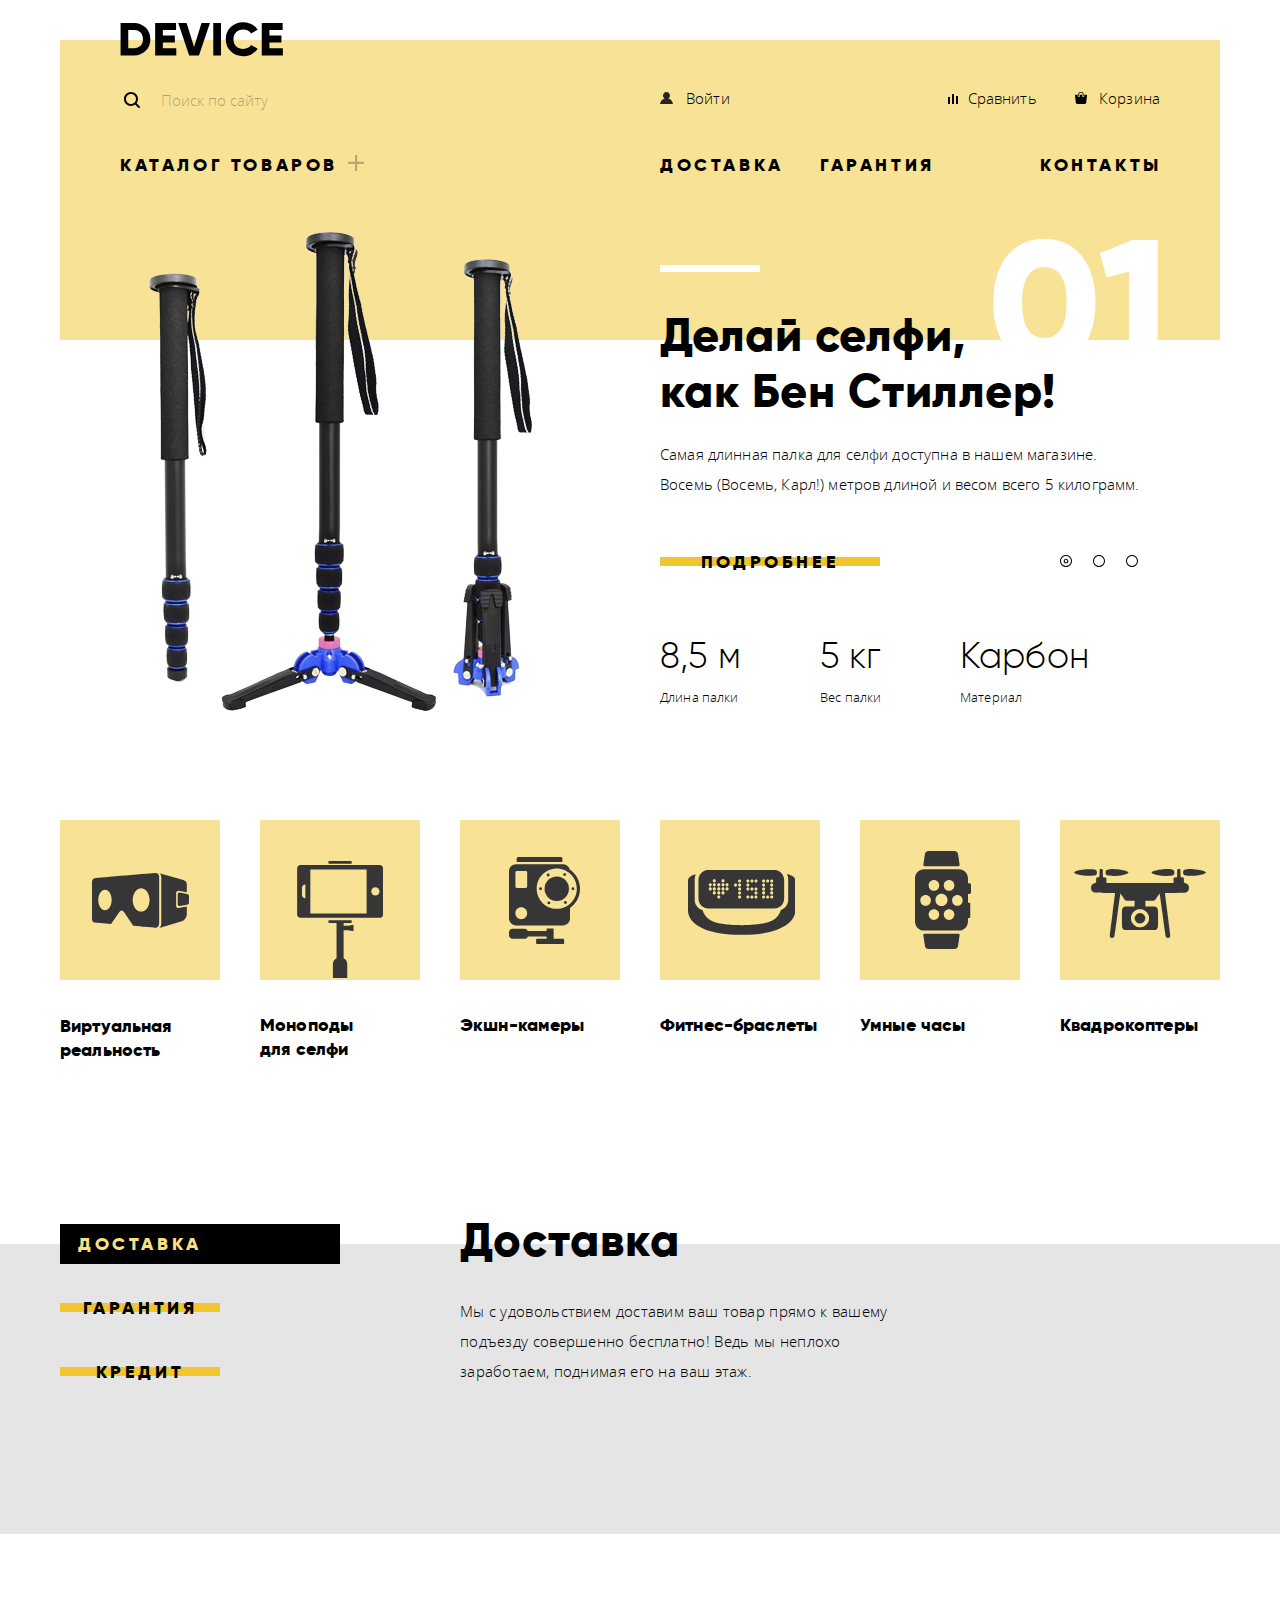
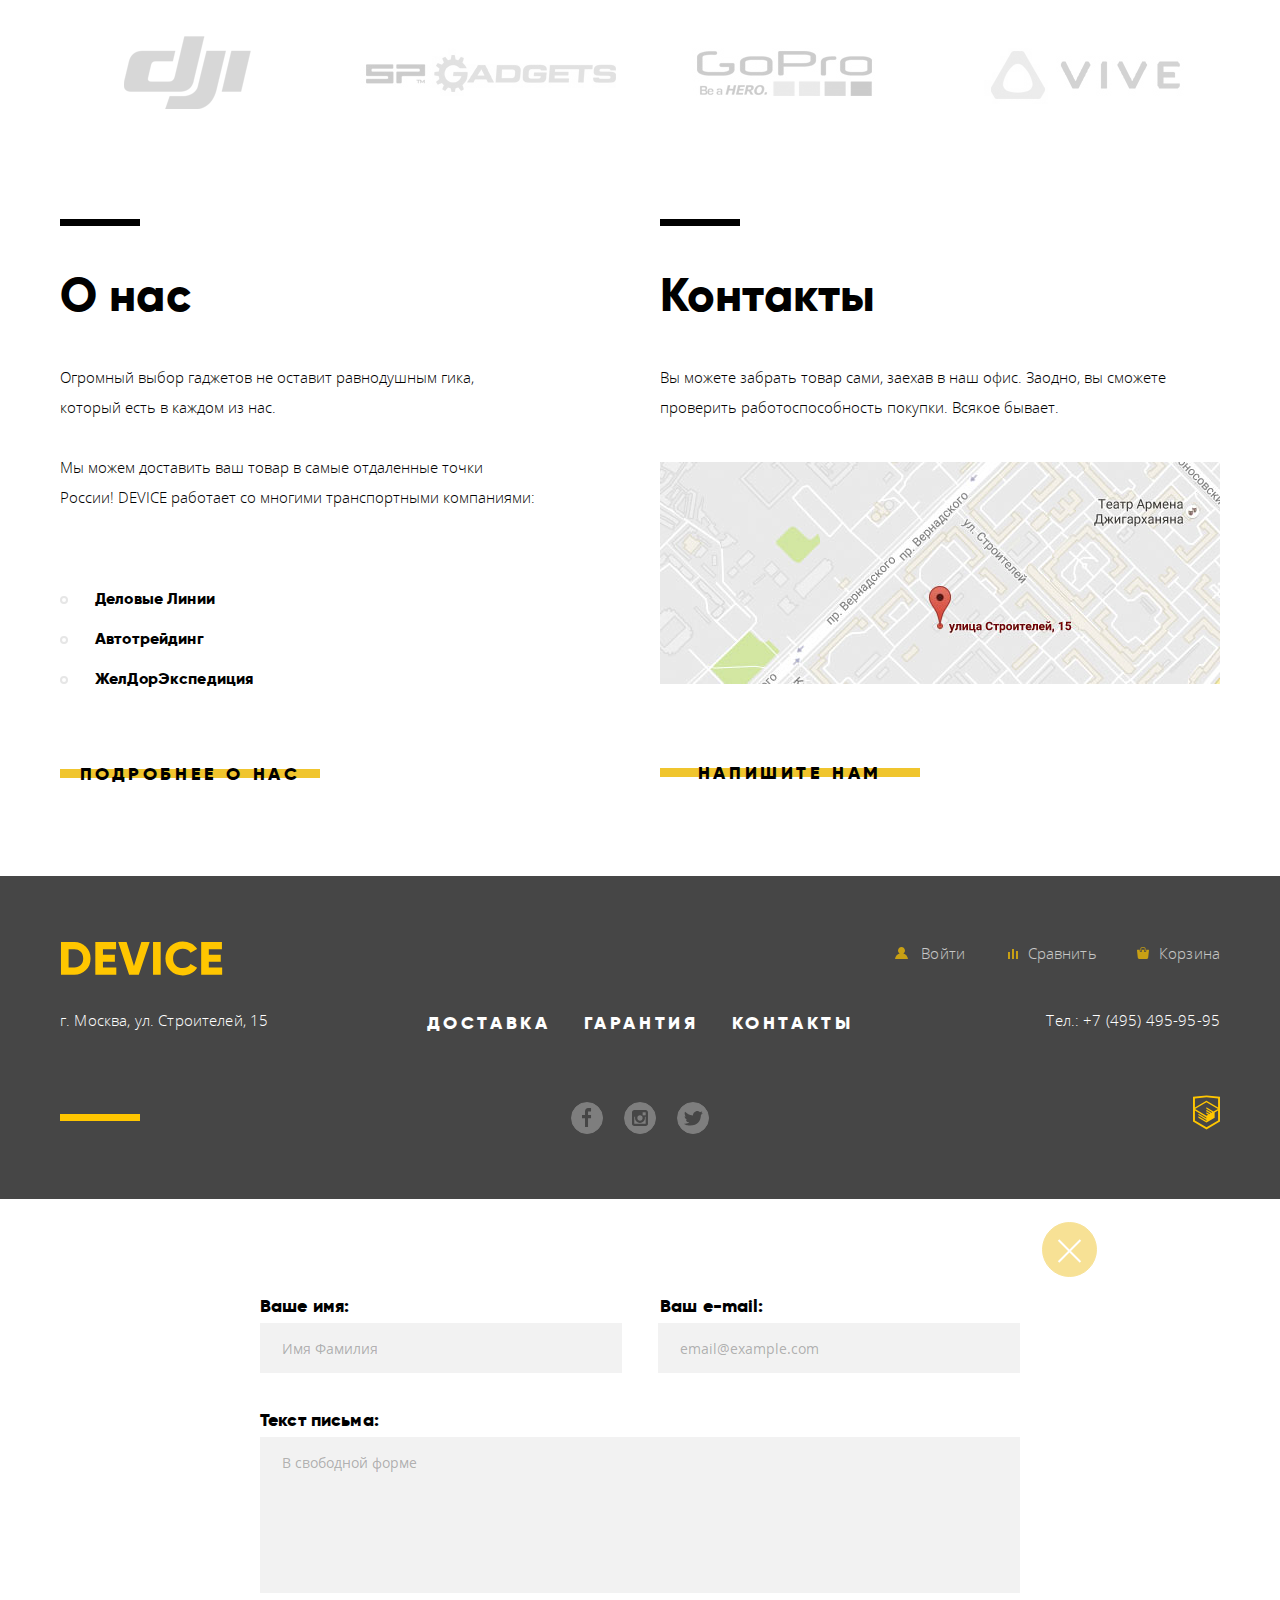
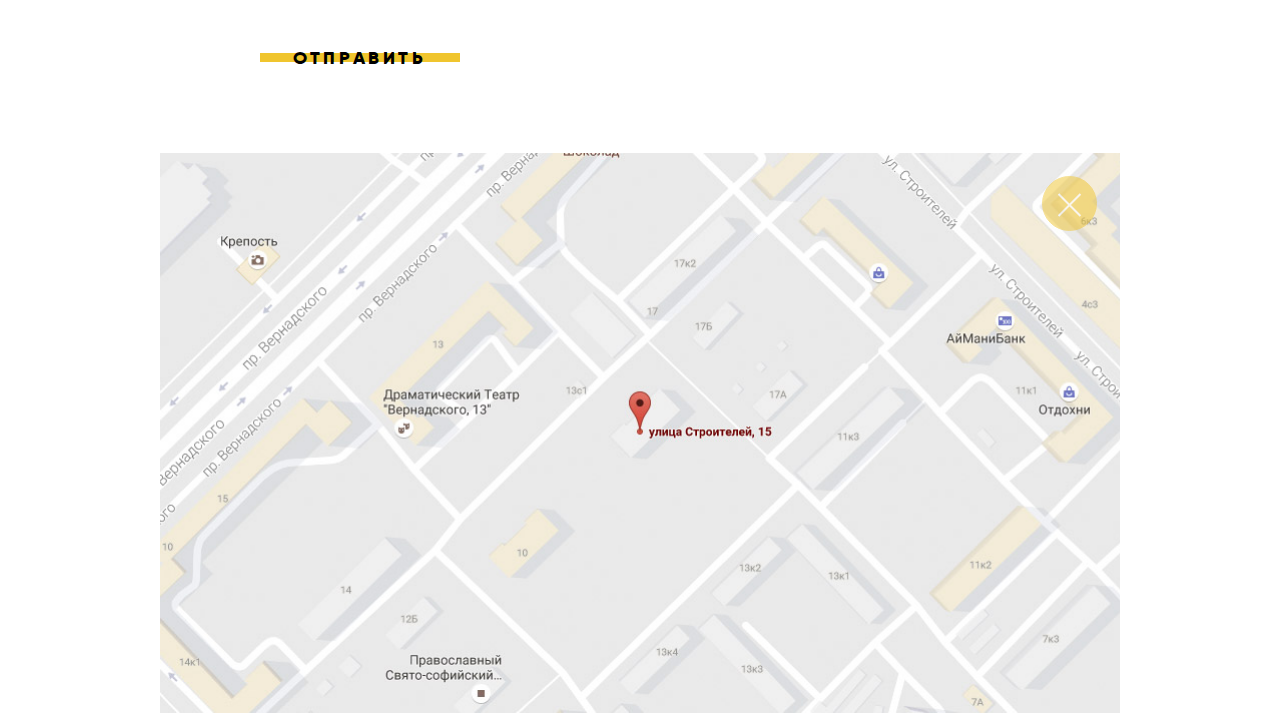
==== index.html @ b15c83f8 "Upd catalog link" ====
<!DOCTYPE html>
<html lang="ru">
  <head>
    <meta charset="utf-8">
    <title>HTML Academy: Девайс</title>
    <link rel="stylesheet" href="css/normalize.css">
    <link rel="stylesheet" href="css/style.css">
  </head>
  <body>


    <header class="page-header">
      <div class="container">
        <div class="page-header-wrapper">
          <a class="logo logo_black">
            <img class="logo__img logo__img_black" src="img/logo-black.svg" width="163" height="35" alt="Логотип Device">
          </a>
          <form class="search-form" action="https://echo.htmlacademy.ru/" method="get">
            <input class="search-form__input" type="text" id="search-form__input_search" placeholder="Поиск по сайту">
            <label class="search-form__label" for="search-form__input_search">
              <span class="visually-hidden">Поиск по сайту</span>
            </label>
            <button class="search-form__button visually-hidden" type="submit">Найти</button>
          </form>
          <ul class="user-menu">
            <li class="user-menu__item user-menu__item_login">
              <a class="user-menu__link user-menu__link_login" href="#">Войти</a>
            </li>
            <li class="user-menu__item user-menu__item_compare">
              <a class="user-menu__link user-menu__link_compare" href="#">Сравнить</a>
            </li>
            <li class="user-menu__item user-menu__item_cart">
              <a class="user-menu__link user-menu__link_cart" href="#">Корзина</a>
            </li>
          </ul>
          <nav class="nav">
            <ul class="nav__list">
              <li class="nav__item nav__item_catalog">
                <a class="nav__link nav__link_catalog" href="#" >Каталог товаров</a>
                <ul class="nav-catalog">
                  <li class="nav-catalog__item nav-catalog__item-left">
                    <a class="nav-catalog__link" href="#">Виртуальная реальность</a>
                  </li>
                  <li class="nav-catalog__item nav-catalog__item-center">
                    <a class="nav-catalog__link" href="#">Фитнес-браслеты</a>
                  </li>
                  <li class="nav-catalog__item nav-catalog__item-right">
                    <a class="nav-catalog__link" href="#">Квадрокоптеры</a>
                  </li>
                  <li class="nav-catalog__item nav-catalog__item-left">
                    <a class="nav-catalog__link" href="catalog.html">Моноподы для селфи</a>
                  </li>
                  <li class="nav-catalog__item nav-catalog__item-center test">
                    <a class="nav-catalog__link" href="#">Умные часы</a>
                  </li>
                  <li class="nav-catalog__item nav-catalog__item-left">
                    <a class="nav-catalog__link" href="#">Экшн-камеры</a>
                  </li>
                </ul>
              </li>
              <li class="nav__item nav__item_delivery">
                <a class="nav__link" href="#">Доставка</a>
              </li>
              <li class="nav__item nav__item_guarantee">
                <a class="nav__link" href="#">Гарантия</a>
              </li>
              <li class="nav__item nav__item_contact">
                <a class="nav__link" href="#">Контакты</a>
              </li>
            </ul>
          </nav>
        </div>
      </div>
    </header>


    <main class="page-content">
      <h1 class="visually-hidden">Интернет-магазин "Девайс"</h1>

      <div class="container">
        <section class="popular">
          <h2 class="visually-hidden">Популярные товары</h2>
          <input class="controls__btn controls__btn_slide-1 visually-hidden" type="radio" id="controls__btn_slide-1" name="slider-controls" checked>
          <input class="controls__btn controls__btn_slide-2 visually-hidden" type="radio" id="controls__btn_fitness-slide-2" name="slider-controls">
          <input class="controls__btn controls__btn_slide-3 visually-hidden" type="radio" id="controls__btn_slide-3" name="slider-controls">
          <ul class="controls">
            <li class="controls__item">
              <label class="controls__label controls__label_slide-1" for="controls__btn_slide-1">
                <span class="visually-hidden">Селфи-палка</span>
              </label>
            </li>
            <li class="controls__item">
              <label class="controls__label controls__label_slide-2" for="controls__btn_fitness-slide-2">
                <span class="visually-hidden">Фитнес-браслет</span>
              </label>
            </li>
            <li class="controls__item">
              <label class="controls__label controls__label_slide-3" for="controls__btn_slide-3">
                <span class="visually-hidden">Квадрокоптер</span>
              </label>
            </li>
          </ul>
          <ul class="popular-slider">
            <li class="popular-slider__slide popular-slider__slide_first">
              <div class="popular-slider__content-left">
                <img class="popular-slider__img" src="img/popular-slider-1.png" width="560" height="500" alt="Палка для селфи">
              </div>
              <div class="popular-slider__content-right">
                <p class="popular-slider__title" data-slide="01">Делай селфи,<br> как Бен Стиллер! </p>
                <p class="popular-slider__subtitle">Самая длинная палка для селфи доступна в нашем магазине.<br> Восемь (Восемь, Карл!) метров длиной и весом всего 5 килограмм. </p>
                <a class="popular-slider__link" href="#">Подробнее</a>
                <div class="popular-slider__attributes">
                  <dl class="popular-slider__attributes-list">
                    <dt class="popular-slider__attributes-value">8,5 м</dt>
                    <dd class="popular-slider__attributes-name">Длина палки</dd>
                  </dl>
                  <dl class="popular-slider__attributes-list">
                    <dt class="popular-slider__attributes-value">5 кг</dt>
                    <dd class="popular-slider__attributes-name">Вес палки</dd>
                  </dl>
                  <dl class="popular-slider__attributes-list">
                    <dt class="popular-slider__attributes-value">Карбон</dt>
                    <dd class="popular-slider__attributes-name">Материал</dd>
                  </dl>
                </div>
              </div>
            </li>
            <li class="popular-slider__slide popular-slider__slide_second">
              <div class="popular-slider__content-left">
                <img class="popular-slider__img" src="img/popular-slider-2.png" width="560" height="500" alt="Фитнес-браслет">
              </div>
              <div class="popular-slider__content-right">
                <p class="popular-slider__title" data-slide="02">Худеем<br> правильно!</p>
                <p class="popular-slider__subtitle">Мотивирующие фитнес-браслеты помогут найти в себе силы<br> не пропускать занятия и соблюдать диету.</p>
                <a class="popular-slider__link" href="#">Подробнее</a>
                <div class="popular-slider__attributes">
                  <dl class="popular-slider__attributes-list">
                    <dt class="popular-slider__attributes-value">48 часов</dt>
                    <dd class="popular-slider__attributes-name">Без подзарядки</dd>
                  </dl>
                </div>
              </div>
            </li>
            <li class="popular-slider__slide popular-slider__slide_third">
              <div class="popular-slider__content-left">
                <img class="popular-slider__img" src="img/popular-slider-3.png" width="560" height="500" alt="Квадрокоптер">
              </div>
              <div class="popular-slider__content-right">
                <p class="popular-slider__title" data-slide="03">Порхает как бабочка,<br> жалит как пчела!</p>
                <p class="popular-slider__subtitle">Этот обычный, на первый взгляд, квадрокоптер оснащен<br> мощным лазером, замаскированным под стандартную камеру.</p>
                <a class="popular-slider__link" href="#">Подробнее</a>
                <div class="popular-slider__attributes">
                  <dl class="popular-slider__attributes-list">
                    <dt class="popular-slider__attributes-value">800 м</dt>
                    <dd class="popular-slider__attributes-name">Дальность полета</dd>
                  </dl>
                  <dl class="popular-slider__attributes-list">
                    <dt class="popular-slider__attributes-value">50 м</dt>
                    <dd class="popular-slider__attributes-name">Радиус поражения</dd>
                  </dl>
                </div>
              </div>
            </li>
          </ul>
        </section>
      </div>

      <div class="container">
        <section class="catalog">
          <h2 class="visually-hidden">Каталог</h2>
          <ul class="catalog__list">
            <li class="catalog__item">
              <a class="catalog__link catalog__link_vr" href="#">Виртуальная реальность</a>
            </li>
            <li class="catalog__item">
              <a class="catalog__link catalog__link_monopod" href="catalog.html">Моноподы<br> для селфи</a>
            </li>
            <li class="catalog__item">
              <a class="catalog__link catalog__link_action-cam" href="#">Экшн-камеры</a>
            </li>
            <li class="catalog__item">
              <a class="catalog__link catalog__link_fitnes-tracker" href="#">Фитнес-браслеты</a>
            </li>
            <li class="catalog__item">
              <a class="catalog__link catalog__link_smart-watch" href="#">Умные часы</a>
            </li>
            <li class="catalog__item">
              <a class="catalog__link catalog__link_quadrocopter" href="#">Квадрокоптеры</a>
            </li>
          </ul>
        </section>
      </div>


      <section class="services">
        <div class="container">
          <div class="services-wrapper">
            <h2 class="visually-hidden">Услуги</h2>
            <ul class="services-control">
              <li class="services-control__item">
                <button class="services-control__btn services-control__btn_current" type="button">Доставка</button>
              </li>
              <li class="services-control__item">
                <button class="services-control__btn" type="button">Гарантия</button>
              </li>
              <li class="services-control__item">
                <button class="services-control__btn" type="button">Кредит</button>
              </li>
            </ul>
            <ul class="services-slider">
              <li class="services-slider__slide">
                <h3 class="services-slider__title">Доставка</h3>
                <p class="services-slider__text">Мы с удовольствием доставим ваш товар прямо к вашему подъезду совершенно бесплатно! Ведь мы неплохо заработаем, поднимая его на ваш этаж.</p>
              </li>
              <li class="services-slider__slide visually-hidden">
                <h3 class="services-slider__title">Гарантия</h3>
                <p class="services-slider__text">Если из-за возгорания купленного у нас товара у вас сгорит дом — не переживайте, мы выдадим вам новый.<br> Товар, не дом, конечно же.</p>
              </li>
              <li class="services-slider__slide visually-hidden">
                <h3 class="services-slider__title">Кредит</h3>
                <p class="services-slider__text">Залезть в долговую яму стало проще! Кредитные консультанты подберут для вас наиболее выгодные<br> условия кредита. Выгодные для нашего банка, разумеется.</p>
              </li>
            </ul>
          </div>
        </div>
      </section>


      <div class="container">
        <section class="producers">
          <h2 class="visually-hidden">Производители</h2>
          <ul class="producers__list">
            <li class="producers__item producers__item_dji">
              <img class="producers__img" src="img/producers-logo-1.png" width="260" height="100" alt="Производитель dji">
            </li>
            <li class="producers__item producers__item_sp-gadgets">
              <img class="producers__img" src="img/producers-logo-2.png" width="260" height="100" alt="Производитель sp gadgets">
            </li>
            <li class="producers__item producers__item_gopro">
              <img class="producers__img" src="img/producers-logo-3.png" width="260" height="100" alt="Производитель gopro">
            </li>
            <li class="producers__item producers__item_vive">
              <img class="producers__img" src="img/producers-logo-4.png" width="260" height="100" alt="Производитель vive">
            </li>
          </ul>
        </section>
      </div>

      <div class="container">
        <div class="info">
          <section class="about-us">
            <h2 class="about-us__title">О нас</h2>
            <p class="about-us__text">Огромный выбор гаджетов не оставит равнодушным гика,<br> который есть в каждом из нас.</p>
            <p class="about-us__text">Мы можем доставить ваш товар в самые отдаленные точки<br> России! DEVICE работает со многими транспортными компаниями:</p>
            <ul class="about-us__list">
              <li class="about-us__item">Деловые Линии</li>
              <li class="about-us__item">Автотрейдинг</li>
              <li class="about-us__item">ЖелДорЭкспедиция</li>
            </ul>
            <a class="about-us__link" href="#">Подробнее о нас</a>
          </section>

          <section class="contact">
            <h2 class="contact__title">Контакты</h2>
            <p class="contact__text">Вы можете забрать товар сами, заехав в наш офис. Заодно, вы сможете проверить работоспособность покупки. Всякое бывает.</p>
            <a class="contact__link_map" href="#" aria-label="Интерактивная карта">
              <img class="contact__img" src="img/map.jpg" width="560" height="222" alt="Офис по адресу улица Строителей, 15">
            </a>
            <a class="contact__link" href="#">Напишите нам</a>
          </section>
        </div>
      </div>

    </main>

    <footer class="page-footer">
      <div class="container">
        <div class="user-menu-wrapper">
          <a class="logo logo_yellow">
            <img class="logo__img logo__img_yellow" src="img/logo-yellow.svg" width="163" height="35" alt="Логотип Device">
          </a>
          <ul class="user-menu user-menu_footer">
            <li class="user-menu__item user-menu__item_footer user-menu__item_login">
              <a class="user-menu__link user-menu__link_footer user-menu__login_footer" href="#">Войти</a>
            </li>
            <li class="user-menu__item user-menu__item_footer user-menu__item_compare">
              <a class="user-menu__link user-menu__link_footer user-menu__compare_footer" href="#">Сравнить</a>
            </li>
            <li class="user-menu__item user-menu__item_footer user-menu__item_cart">
              <a class="user-menu__link user-menu__link_footer user-menu__cart_footer" href="#">Корзина</a>
            </li>
          </ul>
        </div>
        <div class="footer-nav-wrapper">
          <p class="footer__adress">г. Москва, ул. Строителей, 15</p>
          <ul class="footer-nav">
            <li class="footer-nav__item">
              <a class="footer-nav__link" href="#">Доставка</a>
            </li>
            <li class="footer-nav__item">
              <a class="footer-nav__link" href="#">Гарантия</a>
            </li>
            <li class="footer-nav__item">
              <a class="footer-nav__link" href="#">Контакты</a>
            </li>
          </ul>
          <a class="footer__phone" href="tel:+74954959595">Тел.: +7 (495) 495-95-95</a>
        </div>
        <div class="social-wrapper">
          <ul class="social">
            <li class="social__item">
              <a class="social__link social__link_face" href="#">
                <span class="visually-hidden">Facebook</span>
              </a>
            </li>
            <li class="social__item">
              <a class="social__link social__link_inst" href="#">
                <span class="visually-hidden">Instagram</span>
              </a>
            </li>
            <li class="social__item">
              <a class="social__link social__link_twit" href="#">
                <span class="visually-hidden">Twitter</span>
              </a>
            </li>
          </ul>
          <a class="htmlacademy" href="https://htmlacademy.ru/intensive/htmlcss" target="_blank" aria-label="Сайт htmlacademy.ru">
            <img class="htmlacademy__logo" src="img/htmlacademy-logo.svg" width="27" height="35" alt="Логотип html-academy">
          </a>
        </div>
      </div>
    </footer>


      <section class="write-us">
        <h2 class="visually-hidden">Напишите нам</h2>
        <button class="write-us__close" type="button">
          <span class="visually-hidden">Закрыть</span>
        </button>
        <form class="write-us__form" action="https://echo.htmlacademy.ru/" method="post">
          <label class="write-us__label" for="write-us__input_name">Ваше имя:</label>
          <label class="write-us__label" for="write-us__input_email">Ваш e-mail:</label>
          <input class="write-us__input" type="text" id="write-us__input_name" name="name" placeholder="Имя Фамилия">
          <input class="write-us__input" type="email" id="write-us__input_email" name="email" placeholder="email@example.com">
          <label class="write-us__label" for="write-us__textarea_letter">Текст письма:</label>
          <textarea class="write-us__textarea write-us__input" id="write-us__textarea_letter" name="letter" placeholder="В свободной форме" cols="30" rows="10"></textarea>
          <button class="write-us__btn" type="submit">Отправить</button>
        </form>
      </section>



      <section class="map-popup">
        <h2 class="visually-hidden">Карта</h2>
        <button class="write-us__close" type="button">
          <span class="visually-hidden">Закрыть</span>
        </button>
        <script>// Map script</script>
      </section>


    <script src="js/script.js"></script>


  </body>
</html>
---- css/style.css ----
@font-face {
    font-family: "Gilroy";
    src: url("../fonts/gilroyextrabold.woff2") format("woff2"),
         url("../fonts/gilroyextrabold.woff") format("woff");
    font-weight: 800;
    font-style: normal;
}

@font-face {
    font-family: "Gilroy";
    src: url("../fonts/gilroylight.woff2") format("woff2"),
         url("../fonts/gilroylight.woff") format("woff");
    font-weight: 300;
    font-style: normal;
}

@font-face {
    font-family: "Open Sans";
    src: url("../fonts/opensans.woff2") format("woff2"),
         url("../fonts/opensans.woff") format("woff");
    font-weight: 400;
    font-style: normal;
}

@font-face {
    font-family: "Open Sans";
    src: url("../fonts/opensanslight.woff2") format("woff2"),
         url("../fonts/opensanslight.woff") format("woff");
    font-weight: 300;
    font-style: normal;
}

body {
  margin: 0;
  padding: 0;
  font-family: "Open Sans", "Arial", sans-serif;
  font-size: 15px;
  line-height: 30px;
  font-weight: 300;
  letter-spacing: 0.01em;
  color: #000000;
  background-color: #ffffff;
}

.visually-hidden:not(:focus):not(:active),
input[type="checkbox"].visually-hidden,
input[type="radio"].visually-hidden {
  position: absolute;
  width: 1px;
  height: 1px;
  margin: -1px;
  border: 0;
  padding: 0;
  white-space: nowrap;
  clip: rect(0 0 0 0);
  overflow: hidden;
}

.container {
  width: 1160px;
  margin: 0 auto;
  padding: 0 20px;
}

.page-header-wrapper {
  position: relative;
  display: flex;
  flex-wrap: wrap;
  align-content: flex-start;
  align-items: flex-start;
  margin-top: 40px;
  padding-top: 35px;
  padding-right: 60px;
  padding-left: 60px;
  background-color: #f7e296;
}

.logo__img_black {
  position: absolute;
  top: -18px;
  left: 60px;
}

.logo__img_catalog:hover {
  opacity: 0.6;
}

.logo__img_catalog:active {
  opacity: 0.3;
}

.search-form {
  position: relative;
  display: flex;
  align-items: center;
  margin-right: auto;
  width: 440px;
  min-height: 49px;
}

.search-form::before {
  content: " ";
  width: 16px;
  height: 16px;
  padding-right: 19px;
  margin-left: 4px;
  background: url("../img/search.svg") no-repeat;
}

.search-form__input {
  margin-right: auto;
  font-family: "Open Sans", "Arial", sans-serif;
  font-size: 15px;
  line-height: 30px;
  font-weight: 300;
  border: 0;
  background-color: transparent;
}

.search-form__input::-webkit-input-placeholder {
  color: rgba(0, 0, 0, 0.3);
}

.search-form__input:-ms-input-placeholder {
  color: rgba(0, 0, 0, 0.3);
}

.search-form__input:hover::-webkit-input-placeholder {
  color: rgba(0, 0, 0, 0.6);
}

.search-form__input:hover:-ms-input-placeholder {
  color: rgba(0, 0, 0, 0.6);
}

.search-form__input:focus::-webkit-input-placeholder {
  color: rgba(0, 0, 0, 1);
}

.search-form__input:focus:-ms-input-placeholder {
  color: rgba(0, 0, 0, 1);
}

.search-form__input:focus {
  outline: 0;
}

.search-form__input:focus ~ .search-form__label::after {
  opacity: 1;
}

.search-form__input:focus ~ .search-form__button {
  position: relative;
  width: 80px;
  height: 49px;
  margin: 0;
  padding: 0;
  border: 2px solid #000000;
  overflow: visible;
}

.search-form__label::after {
  content: " ";
  position: absolute;
  bottom: 0px;
  right: 0;
  display: block;
  width: 439px;
  height: 2.5px;
  background-color: #000000;
  opacity: 0;
}

.search-form__button {
  font-family: "Open Sans", "Arial", sans-serif;
  font-size: 15px;
  line-height: 30px;
  font-weight: 300;
  color: #000000;
  background-color: transparent;
  border: 2px solid #000000;
}

.search-form__button:focus {
  position: relative;
  width: 80px;
  height: 49px;
  margin: 0;
  padding: 0;
  color: #ffffff;
  background-color: #000000;
  border: 2px solid #000000;
  overflow: visible;
}

.search-form__button:hover {
  color: #ffffff;
  background-color: #000000;
  cursor: pointer;
}

.search-form__button:active {
  color: rgba(255, 255, 255, 0.3);
}

.user-menu {
  display: flex;
  justify-content: space-between;
  align-items: center;
  width: 500px;
  min-height: 45px;
  margin: 0;
  padding: 0;
  margin-bottom: 30px;
  list-style: none;
}

.user-menu__item_login {
  width: 255px;
}

.user-menu__item_compare {
  width: 90px;

}

.user-menu__item_cart {
  width: 90px;
  text-align: right;
}

.user-menu__link {
  font-family: "Open Sans", "Arial", sans-serif;
  font-size: 15px;
  line-height: 30px;
  font-weight: 300;
  color: #000000;
  text-decoration: none;
}

.user-menu__link_login::before {
  content: " ";
  display: inline-block;
  width: 13px;
  height: 12px;
  padding-right: 13px;
  background: url("../img/login-black.svg") no-repeat;
  vertical-align: baseline;
}

.user-menu__link_compare::before {
  content: " ";
  display: inline-block;
  width: 10px;
  height: 10px;
  padding-right: 10px;
  background: url("../img/compare-black.svg") no-repeat;
  vertical-align: baseline;
}

.user-menu__link_cart::before {
  content: " ";
  display: inline-block;
  width: 12px;
  height: 12px;
  padding-right: 12px;
  background: url("../img/cart-black.svg") no-repeat;
  vertical-align: baseline;
}

.user-menu__link:hover {
  opacity: 0.6;
}

.user-menu__link:active {
  opacity: 0.3;
}

.user-menu__link_login {
  margin-right: 15px;
}

.user-menu__link_exit {
  opacity: 0.3;
}

.user-menu__link_exit:hover {
  opacity: 0.6;
}

.user-menu__link_exit:active {
  opacity: 0.1;
}

.nav__list {
  display: flex;
  width: 1040px;
  margin: 0;
  padding: 0;
  list-style: none;
}

.nav__item_catalog {
  width: 540px;
}

.nav__item_delivery {
  width: 160px;
}

.nav__item_guarantee {
  width: 120px;
  margin-right: auto;
}

.nav__item_contact {
  width: 120px;
}

.nav__link_catalog {
  padding-bottom: 10px;
}

.nav__link_catalog::after {
  content: " ";
  display: inline-block;
  width: 16px;
  height: 16px;
  background: url("../img/plus.png") no-repeat;
  margin-left: 10px;
  vertical-align: baseline;
}

.nav-catalog {
  position: absolute;
  z-index: -1;
  left: 0;
  display: flex;
  flex-wrap: wrap;
  width: 560px;
  margin: 0;
  padding:0;
  padding-top: 17px;
  padding-right: 540px;
  padding-bottom: 35px;
  padding-left: 60px;
  list-style: none;
  background-color: #f7e296;
  opacity: 0;
}

.nav__link_catalog:hover ~ .nav-catalog,
.nav-catalog:hover {
  z-index: 10;
  opacity: 1;
}

.nav-catalog__item-left {
  width: 240px;
}

.nav-catalog__item-center {
  width: 200px;
}

.nav-catalog__item-right {
  width: 120px;
}

.nav-catalog__link {
  font-family: "Open Sans", "Arial", sans-serif;
  font-size: 15px;
  line-height: 36px;
  font-weight: 300;
  color: #000000;
  text-decoration: none;
}

.nav-catalog__link:hover {
  color: rgba(0, 0, 0, 0.6);
}

.nav-catalog__link:active {
  color: rgba(0, 0, 0, 0.3);
}

.nav__link {
  font-family: "Gilroy", "Arial", sans-serif;
  font-size: 18px;
  line-height: 24px;
  font-weight: 800;
  letter-spacing: 0.2em;
  color: #000000;
  text-transform: uppercase;
  text-decoration: none;
}

.nav__link:hover {
  color: rgba(0, 0, 0, 0.6);
}

.nav__link:active {
  color: rgba(0, 0, 0, 0.3);
}

.popular {
  position: relative;
  margin-bottom: 83px;
  padding-top: 48px;
}

.popular::before {
  content: " ";
  position: absolute;
  top: -1px;
  z-index: -1;
  display: block;
  width: 1160px;
  height: 161px;
  background-color: #f7e296;
}

.controls {
  position: absolute;
  z-index: 100;
  bottom: 163px;
  right: 65px;
  margin: 0;
  padding: 0;
  list-style: none;
}

.controls__item {
  display: inline-block;
  margin-right: 17px;
  vertical-align: middle;
}

.controls__btn {
  position: absolute;
  top: 194px;
  right: 65px;
}

.controls__btn ~ .controls .controls__item .controls__label {
  display: inline-block;
  width: 12px;
  height: 12px;
  background: url("../img/popular-slider-btn.svg") no-repeat;
  background-size: cover;
  cursor: pointer;
  vertical-align: middle;
}

.controls__btn_slide-1:checked ~ .controls .controls__item .controls__label_slide-1,
.controls__btn_slide-2:checked ~ .controls .controls__item .controls__label_slide-2,
.controls__btn_slide-3:checked ~ .controls .controls__item .controls__label_slide-3 {
  display: inline-block;
  width: 12px;
  height: 12px;
  background: url("../img/popular-slider-btn-checked.svg") no-repeat;
  background-size: cover;
  vertical-align: middle;
}

.controls__btn_slide-1:focus ~ .controls .controls__item .controls__label_slide-1,
.controls__btn_slide-2:focus ~ .controls .controls__item .controls__label_slide-2,
.controls__btn_slide-3:focus ~ .controls .controls__item .controls__label_slide-3 {
  outline: 1px dotted #212121;
  outline: 5px auto -webkit-focus-ring-color;
}

.popular-slider {
  margin: 0;
  padding: 0;
  list-style: none;
}

.popular-slider__slide {
  position: absolute;
  left: 0;
  z-index: -1;
  display: flex;
  justify-content: space-between;
  height: inherit;
  width: inherit;
  opacity: 0;
}

.controls__btn_slide-1:checked ~ .popular-slider .popular-slider__slide_first,
.controls__btn_slide-2:checked ~ .popular-slider .popular-slider__slide_second,
.controls__btn_slide-3:checked ~ .popular-slider .popular-slider__slide_third {
  position: relative;
  z-index: 0;
  opacity: 1;
}

.popular-slider__content-left {
  margin-right: 40px;
}

.popular-slider__content-right {
  display: flex;
  flex-direction: column;
  width: 510px;
  margin-right: auto;
  margin-top: 79px;
}

.popular-slider__title {
  position: relative;
  z-index: 2;
  margin: 0;
  margin-bottom: 20px;
  font-family: "Gilroy", "Arial", sans-serif;
  font-size: 47px;
  line-height: 56px;
  font-weight: 800;
  letter-spacing: 0.01em;
  color: #000000;
}

.popular-slider__title::before {
  content: " ";
  position: absolute;
  z-index: ;
  top: -42px;
  left: 0px;
  display: block;
  width: 100px;
  height: 7px;
  background-color: #ffffff;
}

.popular-slider__title::after {
  content: attr(data-slide);
  position: absolute;
  z-index: -1;
  top: -93px;
  right: 0px;
  display: block;
  font-family: "Gilroy", "Arial", sans-serif;
  font-size: 179.2px;
  line-height: 179.2px;
  font-weight: 800;
  color: #ffffff;
}

.popular-slider__subtitle {
  margin: 0;
  margin-bottom: 43px;
}

.popular-slider__link {
  position: relative;
  z-index: 25;
  display: block;
  width: 220px;
  margin-bottom: 50px;
  padding: 8px 0;
  font-family: "Gilroy", "Arial", sans-serif;
  font-size: 18px;
  line-height: 24px;
  font-weight: 800;
  letter-spacing: 0.2em;
  color: #000000;
  text-transform: uppercase;
  text-decoration: none;
  text-align: center;
}

.popular-slider__link::before {
  content: " ";
  position: absolute;
  z-index: -1;
  top: 15px;
  left: 0;
  display: block;
  width: 100%;
  height: 9px;
  background-color: #f0c52e;
}

.popular-slider__link:hover,
.popular-slider__link:focus{
  background-color: #f0c52e;
}

.popular-slider__link:active {
  color: rgba(0, 0, 0, 0.3);
}

.popular-slider__attributes {
  display: flex;
}

.popular-slider__attributes-list {
  margin: 0;
  padding: 0;
}

.popular-slider__attributes .popular-slider__attributes-list:nth-child(1) {
  width: 160px;
}

.popular-slider__attributes .popular-slider__attributes-list:nth-child(2) {
  width: 140px;
}

.popular-slider__attributes-value {
  margin: 0;
  padding: 0;
  font-family: "Gilroy", "Arial", sans-serif;
  font-size: 36px;
  line-height: 49px;
  font-weight: 300;
  color: #000000;
}

.popular-slider__attributes-name {
  margin: 0;
  padding: 0;
  padding-top: 6px;
  font-family: "Open Sans", "Arial", sans-serif;
  font-size: 13px;
  line-height: 20px;
  font-weight: 300;
  color: #000000;
}

.catalog {
  margin-bottom: 182px;
}

.catalog__list {
  display: flex;
  justify-content: space-between;
  margin: 0;
  padding: 0;
  list-style: none;
}

.catalog__item {
  width: 160px;
}

.catalog__link {
  position: relative;
  display: block;
  font-family: "Gilroy", "Arial", sans-serif;
  font-size: 18px;
  line-height: 24px;
  font-weight: 800;
  color: #000000;
  text-decoration: none;
}

.catalog__link::after{
  position: absolute;
  top: 0px;
  left: 0;
  z-index: -1;
  content: " ";
  display: inline-block;
  width: 160px;
  height: 160px;
  background-color: rgba(240, 197, 46, 0.5);
  vertical-align: middle;
}

.catalog__link_vr::before {
  content: " ";
  display: inline-block;
  width: 160px;
  height: 160px;
  margin-bottom: 34px;
  background: url("../img/catalog-1.svg") no-repeat;
  background-position: center;
  vertical-align: top;
}

.catalog__link_monopod::before {
  content: " ";
  display: inline-block;
  width: 160px;
  height: 160px;
  margin-bottom: 33px;
  background: url("../img/catalog-2.svg") no-repeat;
  background-position: bottom 2px right 50%;
  vertical-align: top;
}

.catalog__link_action-cam::before {
  content: " ";
  display: inline-block;
  width: 160px;
  height: 160px;
  margin-bottom: 33px;
  background: url("../img/catalog-3.svg") no-repeat;
  background-position: top 50% right 45%;
  vertical-align: top;
}

.catalog__link_fitnes-tracker::before {
  content: " ";
  display: inline-block;
  width: 160px;
  height: 160px;
  margin-bottom: 33px;
  background: url("../img/catalog-4.svg") no-repeat;
  background-position: top 53% right 47%;
  vertical-align: top;
}

.catalog__link_smart-watch::before {
  content: " ";
  display: inline-block;
  width: 160px;
  height: 160px;
  margin-bottom: 33px;
  background: url("../img/catalog-5.svg") no-repeat;
  background-position: top 50% right 47%;
  vertical-align: top;
}

.catalog__link_quadrocopter::before {
  content: " ";
  display: inline-block;
  width: 160px;
  height: 160px;
  margin-bottom: 33px;
  background: url("../img/catalog-6.svg") no-repeat;
  background-position: top 54% right 50%;
  vertical-align: top;
}

.catalog__link:hover::after {
  background-color: rgba(240, 197, 46, 1);
}

.catalog__link:active {
  color: rgba(0, 0, 0, 0.3);
}

.catalog__link:active::before {
  opacity: 0.3;
}

.services {
  background-color: #e5e5e5;
  min-height: 290px;
  margin-bottom: 90px;
}

.services-wrapper {
  display: flex;
}

.services-control {
  position: relative;
  top: -20px;
  width: 280px;
  margin: 0;
  padding: 0;
  margin-right: 120px;
  list-style: none;
}

.services-control__item {
  margin-bottom: 24px;
}

.services-control__btn {
  position: relative;
  z-index: 25;
  display: block;
  width: 160px;
  padding: 8px 0;
  font-family: "Gilroy", "Arial", sans-serif;
  font-size: 18px;
  line-height: 24px;
  font-weight: 800;
  letter-spacing: 0.2em;
  color: #000000;
  text-transform: uppercase;
  text-align: center;
  background: none;
  border: none;
  cursor: pointer;
}

.services-control__btn::before {
  content: " ";
  position: absolute;
  z-index: -1;
  top: 15px;
  left: 0;
  display: block;
  width: 100%;
  height: 9px;
  background-color: #f0c52e;
}

.services-control__btn:hover,
.services-control__btn:focus {
  background-color: #f0c52e;
}

.services-control__btn_current,
.services-control__btn:active {
  color: #f7e184;
}
.services-control__btn_current::before,
.services-control__btn:active::before {
  content: " ";
  position: absolute;
  z-index: -1;
  top: 0;
  left: 0;
  display: block;
  width: 280px;
  height: 100%;
  background-color: #000000;
}

.services-slider {
  position: relative;
  top: -28px;
  width: 440px;
  margin: 0;
  padding: 0;
  list-style: none;
}

.services-slider__title {
  margin: 0;
  padding: 0;
  margin-bottom: 32px;
  font-family: "Gilroy", "Arial", sans-serif;
  font-size: 47px;
  line-height: 48px;
  font-weight: 800;
  letter-spacing: 0.02em;
  color: #000000;
}

.services-slider__text {
  margin: 0;
  letter-spacing: 0.02em;
}

.producers {
  margin-bottom: 95px;
}

.producers__list {
  display: flex;
  justify-content: space-between;
  margin: 0;
  padding: 0;
  list-style: none;
}

.producers__img {
  position: relative;
  opacity: 0.2;
}

.producers__item {
  width: 260px;
  height: 100px;
}
.producers__item_dji:hover::before {
  content: " ";
  position: absolute;
  width: 260px;
  height: 100px;
  background: url("../img/producers-logo-1-hover.png") no-repeat;
  background-size: cover;
}

.producers__item_sp-gadgets:hover::before {
  content: " ";
  position: absolute;
  width: 260px;
  height: 100px;
  background: url("../img/producers-logo-2-hover.png") no-repeat;
  background-size: cover;
}

.producers__item_gopro:hover::before {
  content: " ";
  position: absolute;
  width: 260px;
  height: 100px;
  background: url("../img/producers-logo-3-hover.png") no-repeat;
  background-size: cover;
}

.producers__item_vive:hover::before {
  content: " ";
  position: absolute;
  width: 260px;
  height: 100px;
  background: url("../img/producers-logo-4-hover.png") no-repeat;
  background-size: cover;
}

.info {
  display: flex;
  justify-content: space-between;
  padding-bottom: 82px;
}

.about-us {
  width: 480px;
}

.contact {
  width: 560px;
}

.about-us__title,
.contact__title {
  margin: 0;
  padding: 0;
  margin-bottom: 42px;
  font-family: "Gilroy", "Arial", sans-serif;
  font-size: 47px;
  line-height: 49px;
  font-weight: 800;
  color: #000000;
}

.about-us__title::before,
.contact__title::before {
  content: " ";
  display: block;
  width: 80px;
  height: 7px;
  margin-bottom: 45px;
  background-color: #000000;
}

.about-us__text,
.contact__text {
  margin: 0;
  letter-spacing: 0;
}

.about-us__text {
  margin-bottom: 30px;
}

.contact__text {
  margin-bottom: 40px;
}

.about-us__list {
  margin: 0;
  padding: 0;
  margin-bottom: 55px;
  padding-top: 37px;
  list-style: none;
}

.about-us__item {
  font-family: "Gilroy", "Arial", sans-serif;
  font-size: 16px;
  line-height: 40px;
  font-weight: 800;
  color: #000000;
}

.about-us__item::before {
  content: " ";
  display: inline-block;
  width: 4px;
  height: 4px;
  border: 2px solid #e6e6e6;
  border-radius: 50%;
  margin-right: 27px;
  vertical-align: middle;
}


.about-us__link,
.contact__link {
  position: relative;
  z-index: 25;
  display: block;
  width: 260px;
  padding: 8px 0;
  font-family: "Gilroy", "Arial", sans-serif;
  font-size: 18px;
  line-height: 24px;
  font-weight: 800;
  letter-spacing: 0.2em;
  color: #000000;
  text-transform: uppercase;
  text-decoration: none;
  text-align: center;
}


.about-us__link::before,
.contact__link::before {
  content: " ";
  position: absolute;
  z-index: -1;
  top: 15px;
  left: 0;
  display: block;
  width: 100%;
  height: 9px;
  background-color: #f0c52e;
}


.about-us__link:hover,
.about-us__link:focus,
.contact__link:hover,
.contact__link:focus {
  background-color: #f0c52e;
}


.about-us__link:active,
.contact__link:active {
  color: rgba(0, 0, 0, 0.3);
}

.contact__img {
  margin-bottom: 60px;
}

.page-footer {
  padding-top: 65px;
  background: #464646;
}

.user-menu-wrapper {
  display: flex;
  justify-content: space-between;
  align-items: flex-start;
  min-height: 45px;
  margin-bottom: 19px;
}

.logo_yellow {
  letter-spacing: 0;
}

.user-menu_footer {
  display: flex;
  justify-content: space-between;
  align-items: flex-start;
  width: 500px;
  margin: 0;
  margin-top: -3px;
}

.user-menu__item_footer {
  display: flex;
  line-height: 0;
}

.user-menu__link_footer {
  color: #ffffff;
  opacity: 0.7;
}

.user-menu__login_footer {
  margin-left: auto;
  margin-right: 10px;
}

.user-menu__exit_footer {
  margin: 0 10px;
}

.user-menu__cart_footer {
  margin-left: auto;
}

.user-menu__login_footer::before {
  content: " ";
  display: inline-block;
  width: 13px;
  height: 12px;
  background: url("../img/login-yellow.svg") no-repeat;
  padding-right: 13px;
  vertical-align: baseline;
}

.user-menu__compare_footer::before {
  content: " ";
  display: inline-block;
  width: 10px;
  height: 10px;
  background: url("../img/compare-yellow.svg") no-repeat;
  padding-right: 10px;
  vertical-align: baseline;
}

.user-menu__cart_footer::before {
  content: " ";
  display: inline-block;
  width: 12px;
  height: 12px;
  background: url("../img/cart-yellow.svg") no-repeat;
  padding-right: 10px;
  vertical-align: baseline;
}

.user-menu__link_footer:hover {
  opacity: 1;
}

.user-menu__link_footer:active {
  opacity: 0.3;
}

.footer-nav-wrapper {
  display: flex;
  justify-content: space-between;
  min-height: 35px;
  margin-bottom: 55px;
}

.footer__adress {
  width: 260px;
  margin: 0;
  color: #ffffff;
}

.footer-nav {
  display: flex;
  justify-content: space-between;
  width: 460px;
  margin: 0;
  padding: 0;
  padding-top: 3px;
  list-style: none;
}

.footer-nav__item {
    margin: 0 auto;
}

.footer-nav__link {
  font-family: "Gilroy", "Arial", sans-serif;
  font-size: 18px;
  line-height: 24px;
  font-weight: 800;
  letter-spacing: 0.2em;
  color: #ffffff;
  text-transform: uppercase;
  text-decoration: none;
}

.footer-nav__link:hover {
  color: rgba(255, 255, 255, 0.6);
}

.footer-nav__link:active {
  color: rgba(255, 255, 255, 0.3);
}

.footer__phone {
  width: 260px;
  margin: 0;
  color: #ffffff;
  text-align: right;
  text-decoration: none;
}

.social-wrapper {
  display: flex;
  justify-content: space-between;
  align-items: center;
  padding-bottom: 60px;
}

.social-wrapper::before {
  content: " ";
  display: block;
  width: 80px;
  height: 7px;
  background-color: #ffc600;
}

.social {
  display: flex;
  width: 160px;
  margin: 0;
  padding: 0;
  list-style: none;
}

.social__item {
  margin: 0 auto;
}

.social__link::before {
  content: " ";
  display: block;
  width: 31px;
  height: 31px;
  background-color: #ffffff;
  border: 1px solid #ffffff;
  border-radius: 50%;
  opacity: 0.3;
}

.social__link:hover::before {
  opacity: 0.6;
}

.social__link:active::before {
  opacity: 0.1;
}

.social__link_face::before {
  content: " ";
  display: inline-block;
  width: 30px;
  height: 30px;
  background: url("../img/face.svg") no-repeat center;
  vertical-align: middle;
}

.social__link_inst::before {
  content: " ";
  display: inline-block;
  width: 30px;
  height: 30px;
  background: url("../img/inst.svg") no-repeat center;
  vertical-align: middle;
}

.social__link_twit::before {
  content: " ";
  display: inline-block;
  width: 30px;
  height: 30px;
  background: url("../img/twit.svg") no-repeat center;
  vertical-align: middle;
}

.htmlacademy {
  width: 80px;
  text-align: right;
}

.htmlacademy:hover {
  opacity: 0.6;
}

.htmlacademy:active {
  opacity: 0.3;
}

.write-us {
  position: relative;
  width: 760px;
  margin: 0 auto;
  padding-top: 95px;
  padding-right: 100px;
  padding-bottom: 75px;
  padding-left: 100px;
  background-color: #ffffff;
}

.write-us__close {
  position: absolute;
  z-index: 25;
  top: 23px;
  right: 23px;
  width: 55px;
  height: 55px;
  background-color: #f0c52e;
  border: 1px solid #f0c52e;
  border-radius: 50%;
  opacity: 0.5;
  cursor: pointer;
}

.write-us__close:hover {
  opacity: 1;
}

.write-us__close:active {
  opacity: 0.3;
}

.write-us__close::before {
  content: " ";
  position: absolute;
  right: 11px;
  display: block;
  width: 31px;
  height: 2px;
  background: #ffffff center;
  transform: rotate(45deg);
}

.write-us__close::after {
  content: " ";
  position: absolute;
  right: 11px;
  display: block;
  width: 31px;
  height: 2px;
  background: #ffffff center;
  transform: rotate(135deg);
}

.write-us__form {
  display: flex;
  flex-wrap: wrap;
  justify-content: space-between;
}

.write-us__label {
  display: block;
  width: 360px;
  margin-bottom: 5px;
  font-family: "Gilroy", "Arial", sans-serif;
  font-size: 18px;
  line-height: 24px;
  font-weight: 800;
  color: #000000;
}

.write-us__input {
  width: 336px;
  height: 44px;
  margin-bottom: 35px;
  padding-left: 20px;
  font-family: "Open Sans", "Arial", sans-serif;
  font-size: 14px;
  line-height: 18px;
  font-weight: 400;
  background-color: rgba(229, 229, 229, 0.5);
  border: 2px solid transparent;
}

.write-us__input::-webkit-input-placeholder {
  color: rgba(70, 70, 70, 0.4);
}

.write-us__input:-ms-input-placeholder {
  color: rgba(70, 70, 70, 0.4);
}

.write-us__input:hover {
  background-color: rgba(229, 229, 229, 0.8);
}

.write-us__input:focus {
  background-color: #ffffff;
  outline: 0;
  border: 2px solid rgba(240, 197, 46, 0.5);
}

.write-us__input:focus::-webkit-input-placeholder {
  color: #000000;
}

.write-us__input:focus:-ms-input-placeholder {
  color: #000000;
}

.write-us__textarea {
  width: 740px;
  height: 135px;
  margin-bottom: 45px;
  padding-top: 15px;
  padding-left: 20px;
  resize: none;
}

.write-us__btn {
  position: relative;
  z-index: 25;
  display: block;
  width: 200px;
  padding: 8px 0;
  font-family: "Gilroy", "Arial", sans-serif;
  font-size: 18px;
  line-height: 24px;
  font-weight: 800;
  letter-spacing: 0.2em;
  color: #000000;
  text-transform: uppercase;
  text-align: center;
  border: none;
  background: none;
  cursor: pointer;
}

.write-us__btn::before {
  content: " ";
  position: absolute;
  z-index: -1;
  top: 15px;
  left: 0;
  display: block;
  width: 100%;
  height: 9px;
  background-color: #f0c52e;
}

.write-us__btn:hover,
.write-us__btn:focus {
  background-color: #f0c52e;
}

.write-us__btn:active {
  color: rgba(0, 0, 0, 0.3);
}

.map-popup {
  position: relative;
  width: 960px;
  min-height: 560px;
  margin: 0 auto;
  background: url(../img/map-big.jpg) no-repeat;
  background-size: cover;
}

.page-header-catalog {
  margin-bottom: 40px;
  padding-bottom: 45px;
}

.title {
  margin: 0;
  margin-bottom: 17px;
  margin-left: 60px;
  font-family: "Gilroy", "Arial", sans-serif;
  font-size: 47px;
  line-height: 49px;
  font-weight: 800;
  letter-spacing: 0.01em;
  color: #000000;
}

.breadcrumbs {
  display: flex;
  margin: 0;
  padding: 0;
  margin-bottom: 45px;
  margin-left: 60px;
  list-style: none;
}

.breadcrumbs__link {
  font-size: 14px;
  line-height: 24px;
  color: rgba(0, 0, 0, 0.3);
  text-decoration: none;
}
.breadcrumbs__link:not(.breadcrumbs__link_current) {
  margin-right: 6px;
}
.breadcrumbs__link:not(.breadcrumbs__link_current)::after {
  content: " ";
  display: inline-block;
  width: 4px;
  height: 4px;
  margin: 0 13px;
  border-top: 1px solid #000000;
  border-right: 1px solid #000000;
  transform: rotate(45deg);
  vertical-align: middle;
}

.breadcrumbs__link:hover {
  color: rgba(0, 0, 0, 0.6);
}

.breadcrumbs__link:active {
  color: rgba(0, 0, 0, 0.1);
}

.catalog-wrapper {
  display: flex;
}

.filter {
  width: 330px;
  padding-left: 60px;
  background-color: #eeeeee;
}

.filter__title {
  min-height: 47px;
  padding-top: 23px;
  margin: 0;
  font-family: "Gilroy", "Arial", sans-serif;
  font-size: 16px;
  line-height: 24px;
  font-weight: 800;
  letter-spacing: 0.2em;
  color: #000000;
  text-transform: uppercase;
  background-color: #dcdcdc;
}

.filter__fieldset {
  border: none;
}

.filter__legend {
  font-family: "Gilroy", "Arial", sans-serif;
  font-size: 16px;
  line-height: 24px;
  font-weight: 800;
  color: #000000;
}

.filter__list {
  margin: 0;
  padding: 0;
  list-style: none;
}

.filter__label_checkbox,
.filter__label_radio {
  font-size: 14px;
  line-height: 40px;
}

.filter__btn {
  position: relative;
  z-index: 25;
  display: block;
  width: 190px;
  padding: 8px 0;
  font-family: "Gilroy", "Arial", sans-serif;
  font-size: 18px;
  line-height: 24px;
  font-weight: 800;
  letter-spacing: 0.2em;
  color: #000000;
  text-transform: uppercase;
  text-align: center;
  border: none;
  background: none;
  cursor: pointer;
}

.filter__btn::before {
  content: " ";
  position: absolute;
  z-index: -1;
  top: 15px;
  left: 0;
  display: block;
  width: 100%;
  height: 9px;
  background-color: #f0c52e;
}

.filter__btn:hover,
.filter__btn:focus {
  background-color: #f0c52e;
}

.filter__btn:active {
  color: rgba(0, 0, 0, 0.3);
}

.sort-wrapper {
  display: flex;
  flex-direction: column;

}

.sort {
  display: flex;
  justify-content: space-between;
  align-items: center;
  width: 760px;
  min-height: 70px;
  margin-bottom: 69px;
  padding-left: 70px;
  background-color: #ebebeb;
}

.sort__title {
  width: 200px;
  margin: 0;
  font-family: "Gilroy", "Arial", sans-serif;
  font-size: 16px;
  line-height: 24px;
  font-weight: 800;
  letter-spacing: 0.2em;
  color: #000000;
  text-transform: uppercase;
}

.sort__list {
  display: flex;
  justify-content: space-between;
  align-items: flex-start;
  margin: 0;
  padding: 0;
  list-style: none;
}

.sort__list_item {
  width: 290px;
  margin-right: auto;
}

.sort__item {
  line-height: 0;
}

.sort__link {
  font-family: "Open Sans", "Arial", sans-serif;
  font-size: 14px;
  line-height: 18px;
  font-weight: 400;
  color: #000000;
  text-decoration: none;
  opacity: 0.3;
}

.sort__link_inc::before {
  content: " ";
  display: inline-block;
  width: 11px;
  height: 10px;
  margin-right: 20px;
  background: url("../img/icon-up-dir.svg") no-repeat;
  opacity: 0.3;
  vertical-align: baseline;
}

.sort__link_dec::before {
  content: " ";
  display: inline-block;
  width: 11px;
  height: 10px;
  background: url("../img/icon-down-dir.svg") no-repeat;
  opacity: 0.3;
  vertical-align: baseline;
}

.sort__link:hover,
.sort__link_inc:hover::before,
.sort__link_dec:hover::before {
  opacity: 0.6;
}

.sort__link:active,
.sort__link_current,
.sort__link_current::before,
.sort__link_inc:active::before,
.sort__link_dec:active::before {
  opacity: 1;
}

.catalog-shop__list {
  display: flex;
  flex-wrap: wrap;
  justify-content: space-between;
  width: 760px;
  margin: 0;
  padding: 0;
  padding-left: 70px;
  list-style: none;
}

.catalog-shop__item {
  position: relative;
  display: flex;
  flex-direction: column;
}

.catalog-shop__name_wrapper {
  display: flex;
  justify-content: space-between;
  margin-bottom: 45px;
}

.catalog-shop__name {
  width: 260px;
  margin: 0;
  line-height: 0;
}

.catalog-shop__link {
  font-family: "Gilroy", "Arial", sans-serif;
  font-size: 18px;
  line-height: 24px;
  font-weight: 800;
  color: #000000;
  text-decoration: none;
}

.catalog-shop__price {
  width: 100px;
  margin: 0;
  font-family: "Gilroy", "Arial", sans-serif;
  font-size: 16px;
  line-height: 24px;
  font-weight: 300;
  color: #464646;
  text-align: right;
}

.catalog-shop__img_hover {
  height: 380px;
  margin-bottom: 32px;
  order: -1;
}

.catalog-shop__img_hover::before {
  position: absolute;
  content: " ";
  z-index: -1;
  display: block;
  width: 360px;
  height: 380px;
  background-color: #eeeeee;
  opacity: 0;
}

.catalog-shop__img_hover:hover::before {
  z-index: 0;
  opacity: 0.7;
}

.catalog-shop__img_hover:hover .catalog-shop__btn,
.catalog-shop__img_hover:hover .catalog-shop__add {
  z-index: 25;
  opacity: 1;
}

.catalog-shop__btn {
  position: absolute;
  top: 170px;
  right: 80px;
  z-index: -1;
  display: block;
  width: 200px;
  padding: 8px 0;
  font-family: "Gilroy", "Arial", sans-serif;
  font-size: 18px;
  line-height: 24px;
  font-weight: 800;
  letter-spacing: 0.2em;
  color: #000000;
  text-transform: uppercase;
  text-align: center;
  border: none;
  background: none;
  cursor: pointer;
  opacity: 0;
}

.catalog-shop__btn::before {
  content: " ";
  position: absolute;
  z-index: -1;
  top: 15px;
  left: 0;
  display: block;
  width: 100%;
  height: 9px;
  background-color: #f0c52e;
}

.catalog-shop__btn:hover,
.catalog-shop__btn:focus {
  z-index: 25;
  opacity: 1;
  background-color: #f0c52e;
}

.catalog-shop__btn:hover,
.catalog-shop__btn:focus {
  z-index: 25;
  opacity: 1;
  background-color: #f0c52e;
}

.catalog-shop__btn:active {
  color: rgba(0, 0, 0, 0.3);
}

.catalog-shop__add {
  position: absolute;
  z-index: -1;
  top: 230px;
  right: 100px;
  width: 160px;
  font-family: "Open Sans", "Arial", sans-serif;
  font-size: 13px;
  line-height: 20px;
  font-weight: 300;
  color: rgba(0, 0, 0, 0.5);
  background: none;
  border: none;
  cursor: pointer;
  opacity: 0;
}

.catalog-shop__add:hover,
.catalog-shop__add:focus {
  z-index: 25;
  opacity: 1;
  color: rgba(0, 0, 0, 1);
}

.catalog-shop__add:active {
  color: rgba(0, 0, 0, 0.2);
}

.pagination__list {
  display: flex;
  justify-content: space-between;
  width: 760px;
  margin: 0;
  padding: 0;
  margin-top: -8px;
  margin-bottom: 76px;
  margin-left: 70px;
  list-style: none;
  background-color: #ebebeb;
}

.pagination__item {
  display: flex;
  align-items: center;
  line-height: 0;
}
.pagination__item_prev,
.pagination__item_next {
  width: 140px;
  min-height: 70px;
}

.pagination__item_prev {
  padding-left: 30px;
}

.pagination__item_next {
  display: flex;
  justify-content: flex-end;
  padding-right: 30px;

}

.pagination__item_prev:hover,
.pagination__item_next:hover {
  background-color: #d9d9d9;
}

.pagination__list_number {
  display: flex;
  justify-content: space-between;
  width: 120px;
}

.pagination__item_number {
  margin: 0 auto;
}

.pagination__link {
  font-family: "Gilroy", "Arial", sans-serif;
  font-size: 16px;
  line-height: 24px;
  font-weight: 800;
  letter-spacing: 0.2em;
  color: rgba(0, 0, 0, 0.3);
  text-transform: uppercase;
  text-decoration: none;
}

.pagination__link_prev,
.pagination__link_next,
.pagination__link_current {
  color: rgba(0, 0, 0, 1)
}

.pagination__item_prev:active .pagination__link_prev,
.pagination__item_next:active .pagination__link_next {
  color: rgba(0, 0, 0, 0.3);
  background-color: #d9d9d9;
}
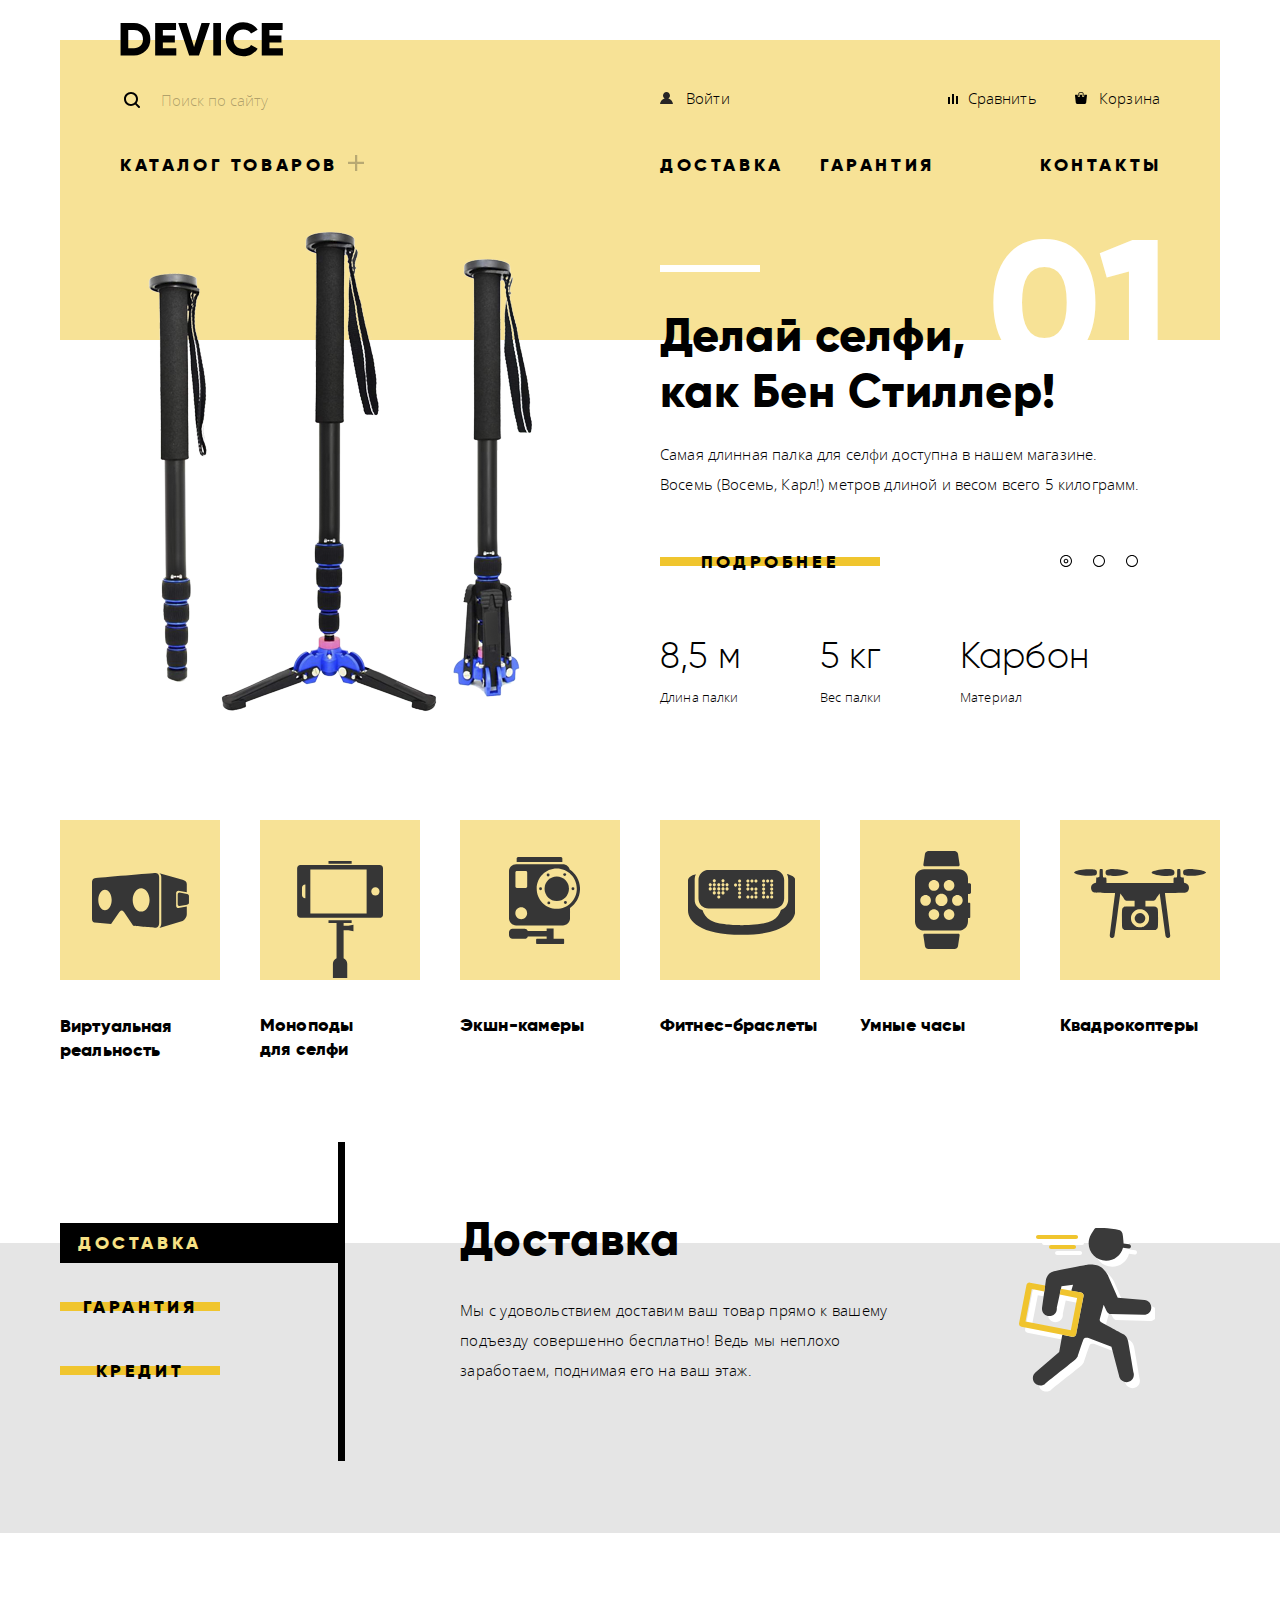
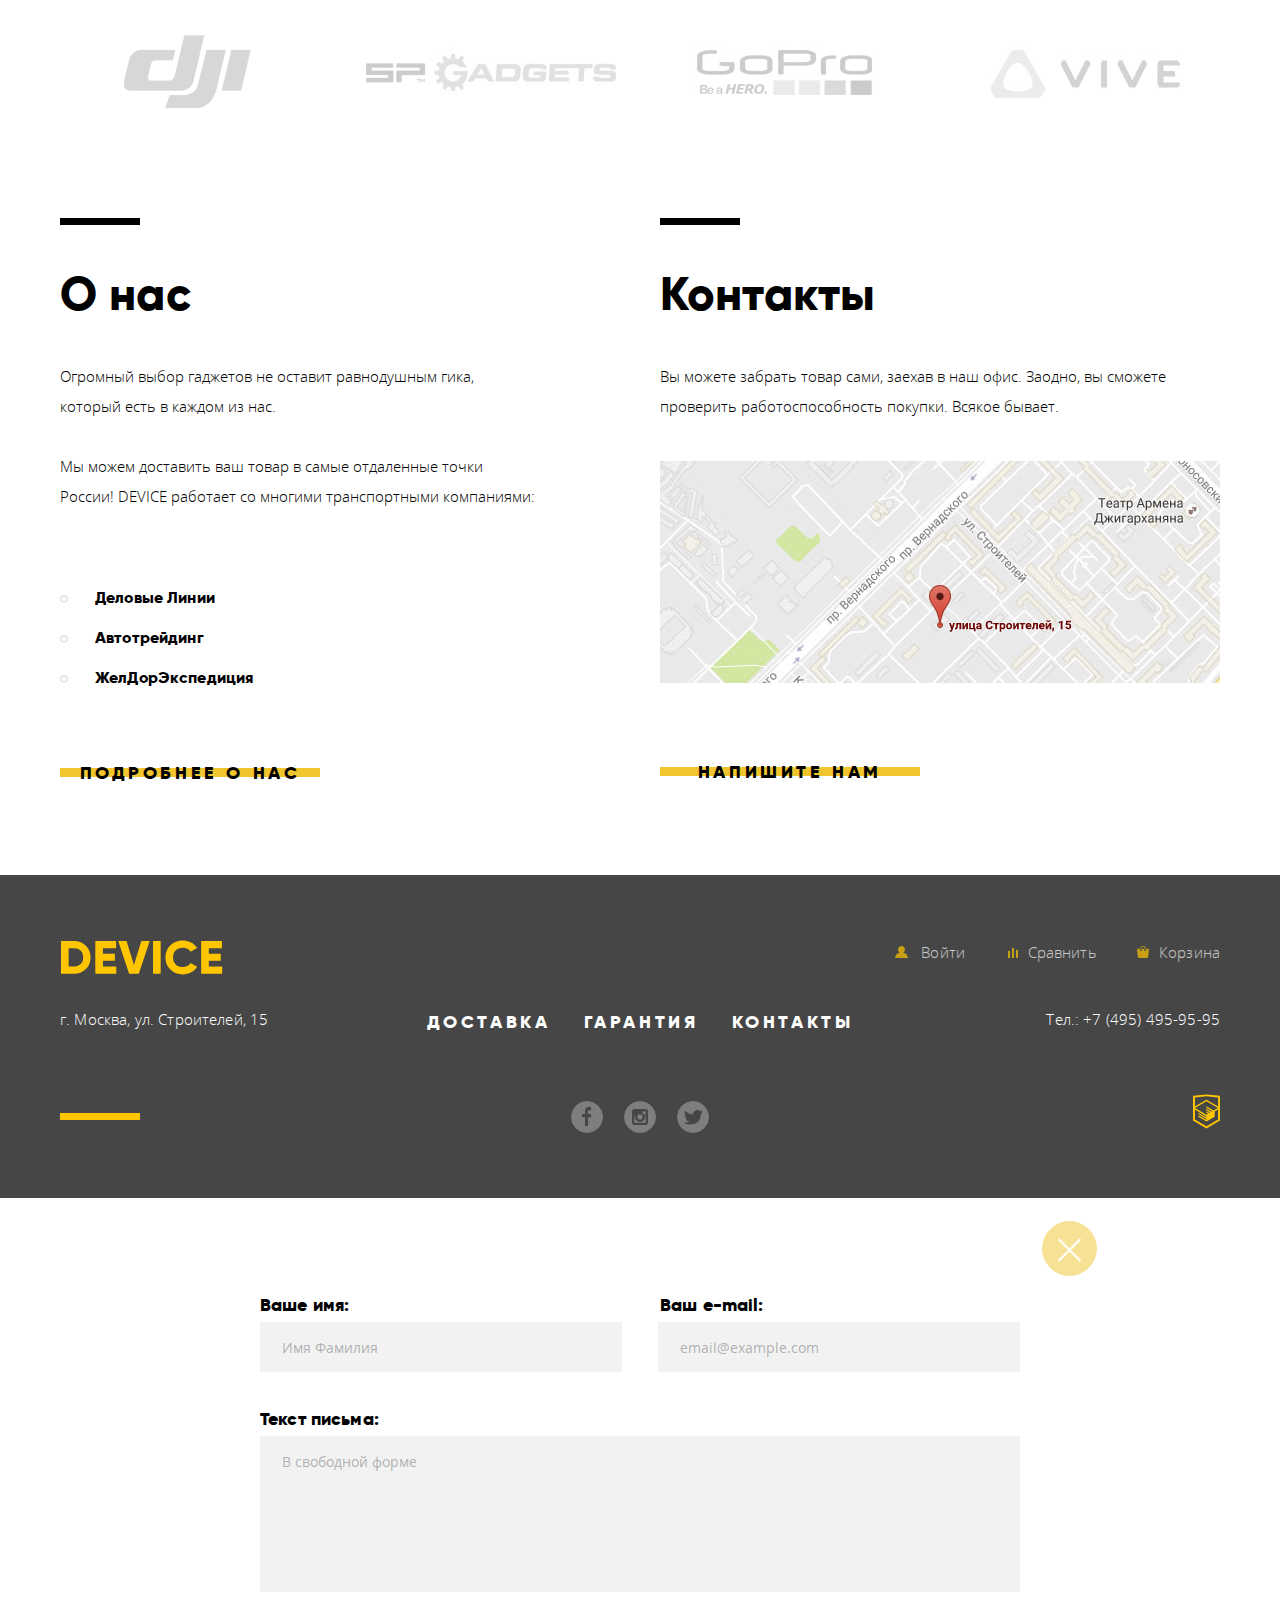
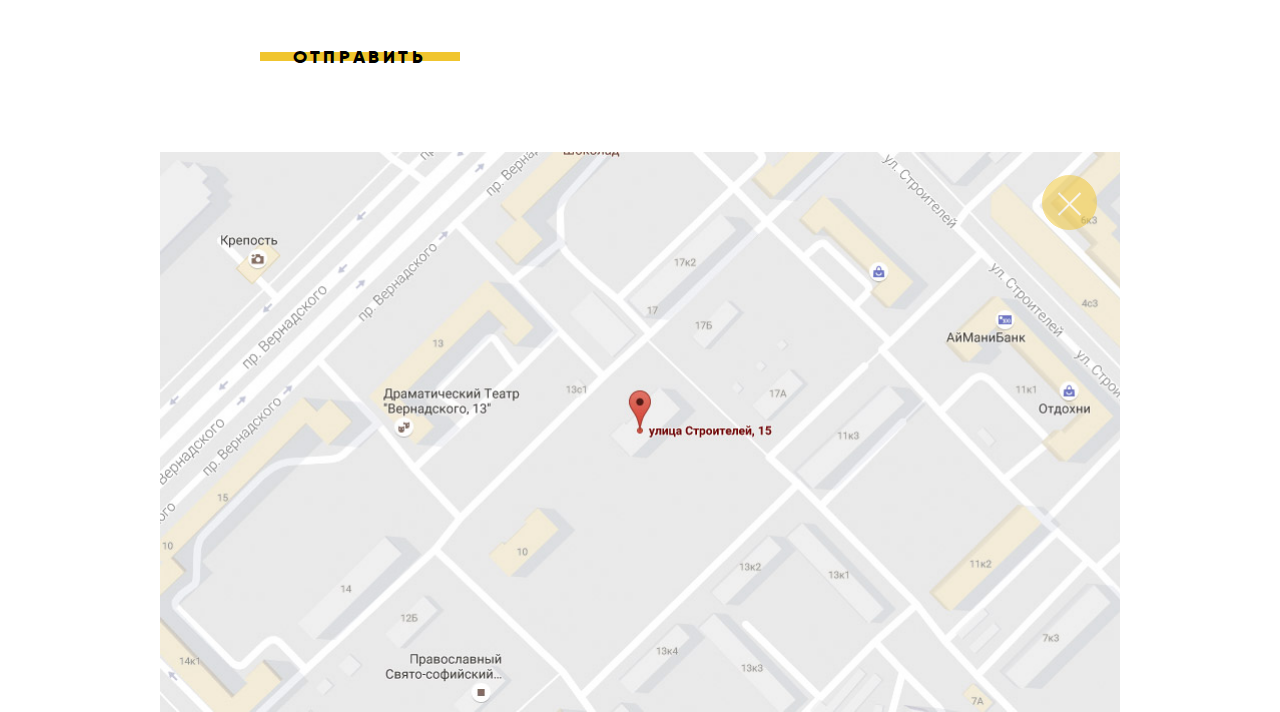
==== commit 0321871f: "Upd catalog, filter" ====
--- a/index.html
+++ b/index.html
@@ -50,7 +50,7 @@
                   <li class="nav-catalog__item nav-catalog__item-left">
                     <a class="nav-catalog__link" href="catalog.html">Моноподы для селфи</a>
                   </li>
-                  <li class="nav-catalog__item nav-catalog__item-center test">
+                  <li class="nav-catalog__item nav-catalog__item-center">
                     <a class="nav-catalog__link" href="#">Умные часы</a>
                   </li>
                   <li class="nav-catalog__item nav-catalog__item-left">
@@ -196,8 +196,8 @@
         <div class="container">
           <div class="services-wrapper">
             <h2 class="visually-hidden">Услуги</h2>
-            <ul class="services-control">
-              <li class="services-control__item">
+            <ul class="services-control" id="services-btn">
+              <li class="services-control__item services-control__item_decor-line">
                 <button class="services-control__btn services-control__btn_current" type="button">Доставка</button>
               </li>
               <li class="services-control__item">
@@ -208,15 +208,15 @@
               </li>
             </ul>
             <ul class="services-slider">
-              <li class="services-slider__slide">
+              <li class="services-slider__slide services-slider__slide_first">
                 <h3 class="services-slider__title">Доставка</h3>
                 <p class="services-slider__text">Мы с удовольствием доставим ваш товар прямо к вашему подъезду совершенно бесплатно! Ведь мы неплохо заработаем, поднимая его на ваш этаж.</p>
               </li>
-              <li class="services-slider__slide visually-hidden">
+              <li class="services-slider__slide services-slider__slide_second visually-hidden">
                 <h3 class="services-slider__title">Гарантия</h3>
                 <p class="services-slider__text">Если из-за возгорания купленного у нас товара у вас сгорит дом — не переживайте, мы выдадим вам новый.<br> Товар, не дом, конечно же.</p>
               </li>
-              <li class="services-slider__slide visually-hidden">
+              <li class="services-slider__slide services-slider__slide_third  visually-hidden">
                 <h3 class="services-slider__title">Кредит</h3>
                 <p class="services-slider__text">Залезть в долговую яму стало проще! Кредитные консультанты подберут для вас наиболее выгодные<br> условия кредита. Выгодные для нашего банка, разумеется.</p>
               </li>
--- a/css/style.css
+++ b/css/style.css
@@ -350,6 +350,7 @@
 }
 
 .nav__link_catalog:hover ~ .nav-catalog,
+.nav__link_catalog:focus ~ .nav-catalog,
 .nav-catalog:hover {
   z-index: 10;
   opacity: 1;
@@ -438,7 +439,7 @@
 
 .controls__btn {
   position: absolute;
-  top: 194px;
+  bottom: 180px;
   right: 65px;
 }
 
@@ -629,7 +630,7 @@
 }
 
 .catalog {
-  margin-bottom: 182px;
+  margin-bottom: 181px;
 }
 
 .catalog__list {
@@ -767,7 +768,19 @@
 }
 
 .services-control__item {
+  position: relative;
   margin-bottom: 24px;
+}
+
+.services-control__item_decor-line::after {
+  content: " ";
+  position: absolute;
+  right: -5px;
+  top: -81px;
+  display: block;
+  width: 7px;
+  height: 319px;
+  background-color: #000000;
 }
 
 .services-control__btn {
@@ -830,6 +843,39 @@
   margin: 0;
   padding: 0;
   list-style: none;
+}
+
+.services-slider__slide_first::after {
+  content: " ";
+  position: absolute;
+  top: 13px;
+  right: -255px;
+  display: block;
+  width: 136px;
+  height: 164px;
+  background: url("../img/services-slider-1.svg");
+}
+
+.services-slider__slide_second::after {
+  content: " ";
+  position: absolute;
+  top: -12px;
+  right: -273px;
+  display: block;
+  width: 171px;
+  height: 194px;
+  background: url("../img/services-slider-2.svg");
+}
+
+.services-slider__slide_third::after {
+  content: " ";
+  position: absolute;
+  top: -12px;
+  right: -250px;
+  display: block;
+  width: 156px;
+  height: 186px;
+  background: url("../img/services-slider-3.svg");
 }
 
 .services-slider__title {
@@ -1485,20 +1531,44 @@
   color: rgba(0, 0, 0, 0.1);
 }
 
+.sort-filter-wrapper {
+  position: relative;
+}
+
+.sort-filter-wrapper::before {
+  content: " ";
+  position: absolute;
+  z-index: -1;
+  width: 100%;
+  min-height: 70px;
+  background-color: rgba(0, 0, 0, 0.08);
+}
+
 .catalog-wrapper {
   display: flex;
+}
+
+.catalog-wrapper::after {
+  content: " ";
+  position: absolute;
+  z-index: -2;
+  top: 0;
+  right: calc(50% + 252px);
+  width: 100%;
+  height: 100%;
+  background-color: rgba(0, 0, 0, 0.08);
 }
 
 .filter {
   width: 330px;
   padding-left: 60px;
-  background-color: #eeeeee;
 }
 
 .filter__title {
   min-height: 47px;
+  margin: 0;
+  margin-bottom: 69px;
   padding-top: 23px;
-  margin: 0;
   font-family: "Gilroy", "Arial", sans-serif;
   font-size: 16px;
   line-height: 24px;
@@ -1506,25 +1576,107 @@
   letter-spacing: 0.2em;
   color: #000000;
   text-transform: uppercase;
-  background-color: #dcdcdc;
 }
 
 .filter__fieldset {
+  margin: 0;
+  padding: 0;
   border: none;
 }
 
 .filter__legend {
-  font-family: "Gilroy", "Arial", sans-serif;
-  font-size: 16px;
+  margin-bottom: 34px;
+  font-family: "Gilroy", "Arial", sans-serif;
+  font-size: 18px;
   line-height: 24px;
   font-weight: 800;
   color: #000000;
 }
 
+.filter__legend::before {
+  content: " ";
+  display: block;
+  width: 201px;
+  height: 2px;
+  margin-bottom: 11px;
+  background-color: #000000;
+}
+
+.filter__legend_color {
+  margin-bottom: 16px;
+}
+
+.filter__legend_bluetooth {
+  margin-bottom: 17px;
+}
+
+.range-controls {
+  position: relative;
+  width: 201px;
+  margin-bottom: 67px;
+}
+
+.range-controls__scale {
+  height: 2px;
+  background-color: #dbdbdb;
+}
+
+.range-controls__bar {
+  width: 53%;
+  height: 2px;
+  background-color: #91c92f;
+}
+
+.range-controls__toggle {
+  position: absolute;
+  top: -9px;
+  width: 4px;
+  height: 4px;
+  background: #ababab;
+  border: 8px solid #ffffff;
+  border-radius: 50%;
+  box-shadow: 0 2px 1px 0 rgba(0, 1, 1, 0.2);
+  cursor: pointer;
+}
+
+.range-controls__toggle:active {
+  transform: scale(1.1);
+}
+
+.range-controls__toggle_min {
+  left: -6px;
+}
+
+.range-controls__toggle_max {
+  left: 53%;
+}
+
+.range-controls__label {
+  position: absolute;
+  top: 12px;
+  font-family: "Gilroy", "Arial", sans-serif;
+  font-size: 14px;
+  line-height: 24px;
+  font-weight: 300;
+  color: rgba(0, 0, 0, 0.2);
+}
+
+.range-controls__label_min {
+  left: 0;
+}
+
+.range-controls__label_max {
+  left: 45%;
+}
+
 .filter__list {
   margin: 0;
   padding: 0;
   list-style: none;
+}
+
+.filter__item_pink {
+  margin-bottom: 31px;
 }
 
 .filter__label_checkbox,
@@ -1533,11 +1685,54 @@
   line-height: 40px;
 }
 
+.filter__label_checkbox::before {
+  content: " ";
+  position: relative;
+  top: -2px;
+  display: inline-block;
+  width: 27px;
+  height: 23px;
+  margin-right: 10px;
+  background: url("../img/checkbox-off.svg") no-repeat;
+  vertical-align: middle;
+}
+
+.filter__checkbox:checked ~ .filter__label_checkbox::before {
+  background: url("../img/checkbox-on.svg");
+}
+
+.filter__label_radio::before {
+  content: " ";
+  position: relative;
+  top: -2px;
+  display: inline-block;
+  width: 25px;
+  height: 25px;
+  margin-right: 12px;
+  background: url("../img/radio-off.svg") no-repeat;
+  vertical-align: middle;
+}
+
+.filter__radio:checked ~ .filter__label_radio::before {
+  background: url("../img/radio-on.svg");
+}
+
+.filter__label_checkbox:hover::before,
+.filter__label_radio:hover::before {
+  opacity: 0.6;
+}
+
+.filter__label_checkbox:active::before,
+.filter__label_radio:active::before {
+  opacity: 1;
+}
+
 .filter__btn {
   position: relative;
   z-index: 25;
   display: block;
-  width: 190px;
+  width: 198px;
+  margin-top: 33px;
   padding: 8px 0;
   font-family: "Gilroy", "Arial", sans-serif;
   font-size: 18px;
@@ -1585,7 +1780,7 @@
   align-items: center;
   width: 760px;
   min-height: 70px;
-  margin-bottom: 69px;
+  margin-bottom: 70px;
   padding-left: 70px;
   background-color: #ebebeb;
 }
@@ -1740,6 +1935,34 @@
 .catalog-shop__img_hover:hover .catalog-shop__add {
   z-index: 25;
   opacity: 1;
+}
+
+.catalog-shop__img_new::before {
+  content: " ";
+  position: absolute;
+  top: 29px;
+  right: 27px;
+  display: block;
+  width: 56px;
+  height: 56px;
+  color: rgba(0, 0, 0, 0.1);
+  border: 2px solid rgba(0, 0, 0, 0.1);
+  border-radius: 50%;
+
+}
+
+.catalog-shop__img_new::after {
+  content: "NEW";
+  position: absolute;
+  top: 47px;
+  right: 41px;
+  display: block;
+  font-family: "Gilroy", "Arial", sans-serif;
+  font-size: 14px;
+  line-height: 24px;
+  font-weight: 800;
+  color: rgba(0, 0, 0, 0.1);
+
 }
 
 .catalog-shop__btn {
@@ -1866,6 +2089,8 @@
   display: flex;
   justify-content: space-between;
   width: 120px;
+  margin: 0;
+  padding: 0;
 }
 
 .pagination__item_number {
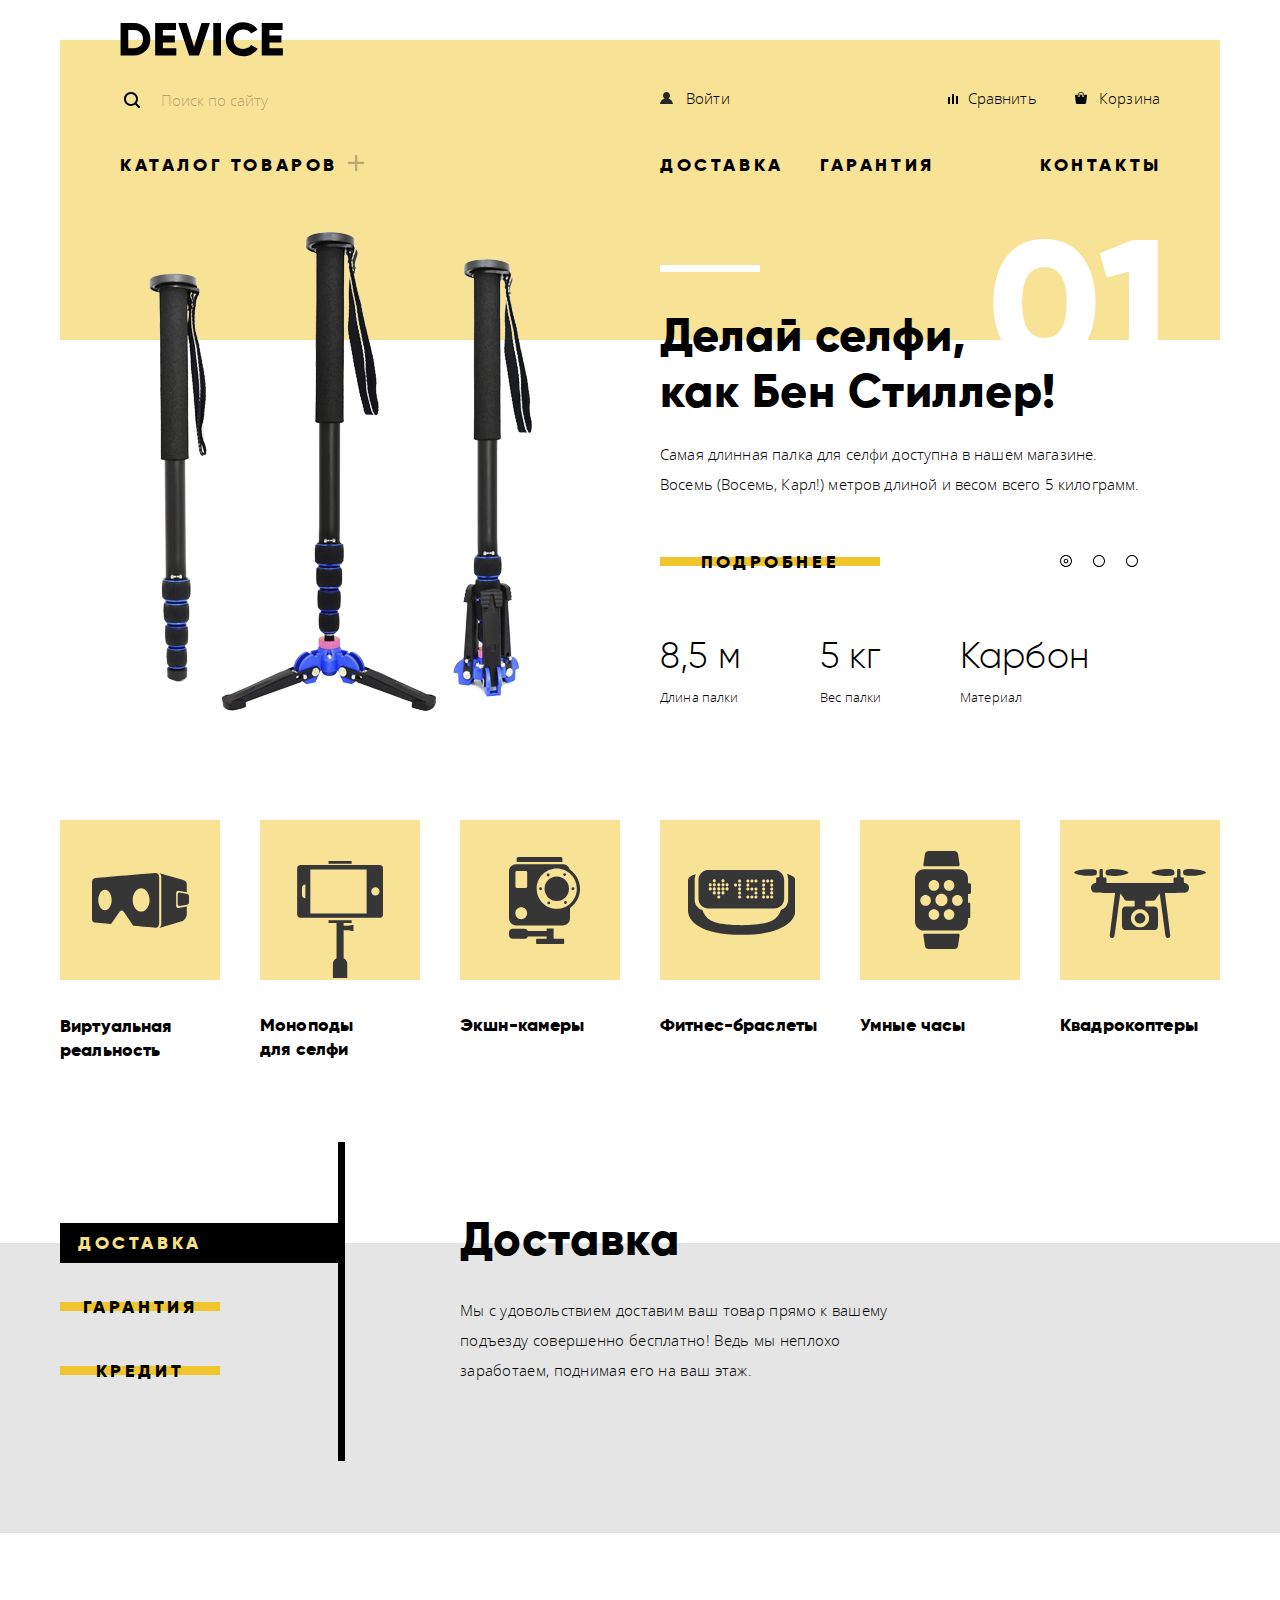
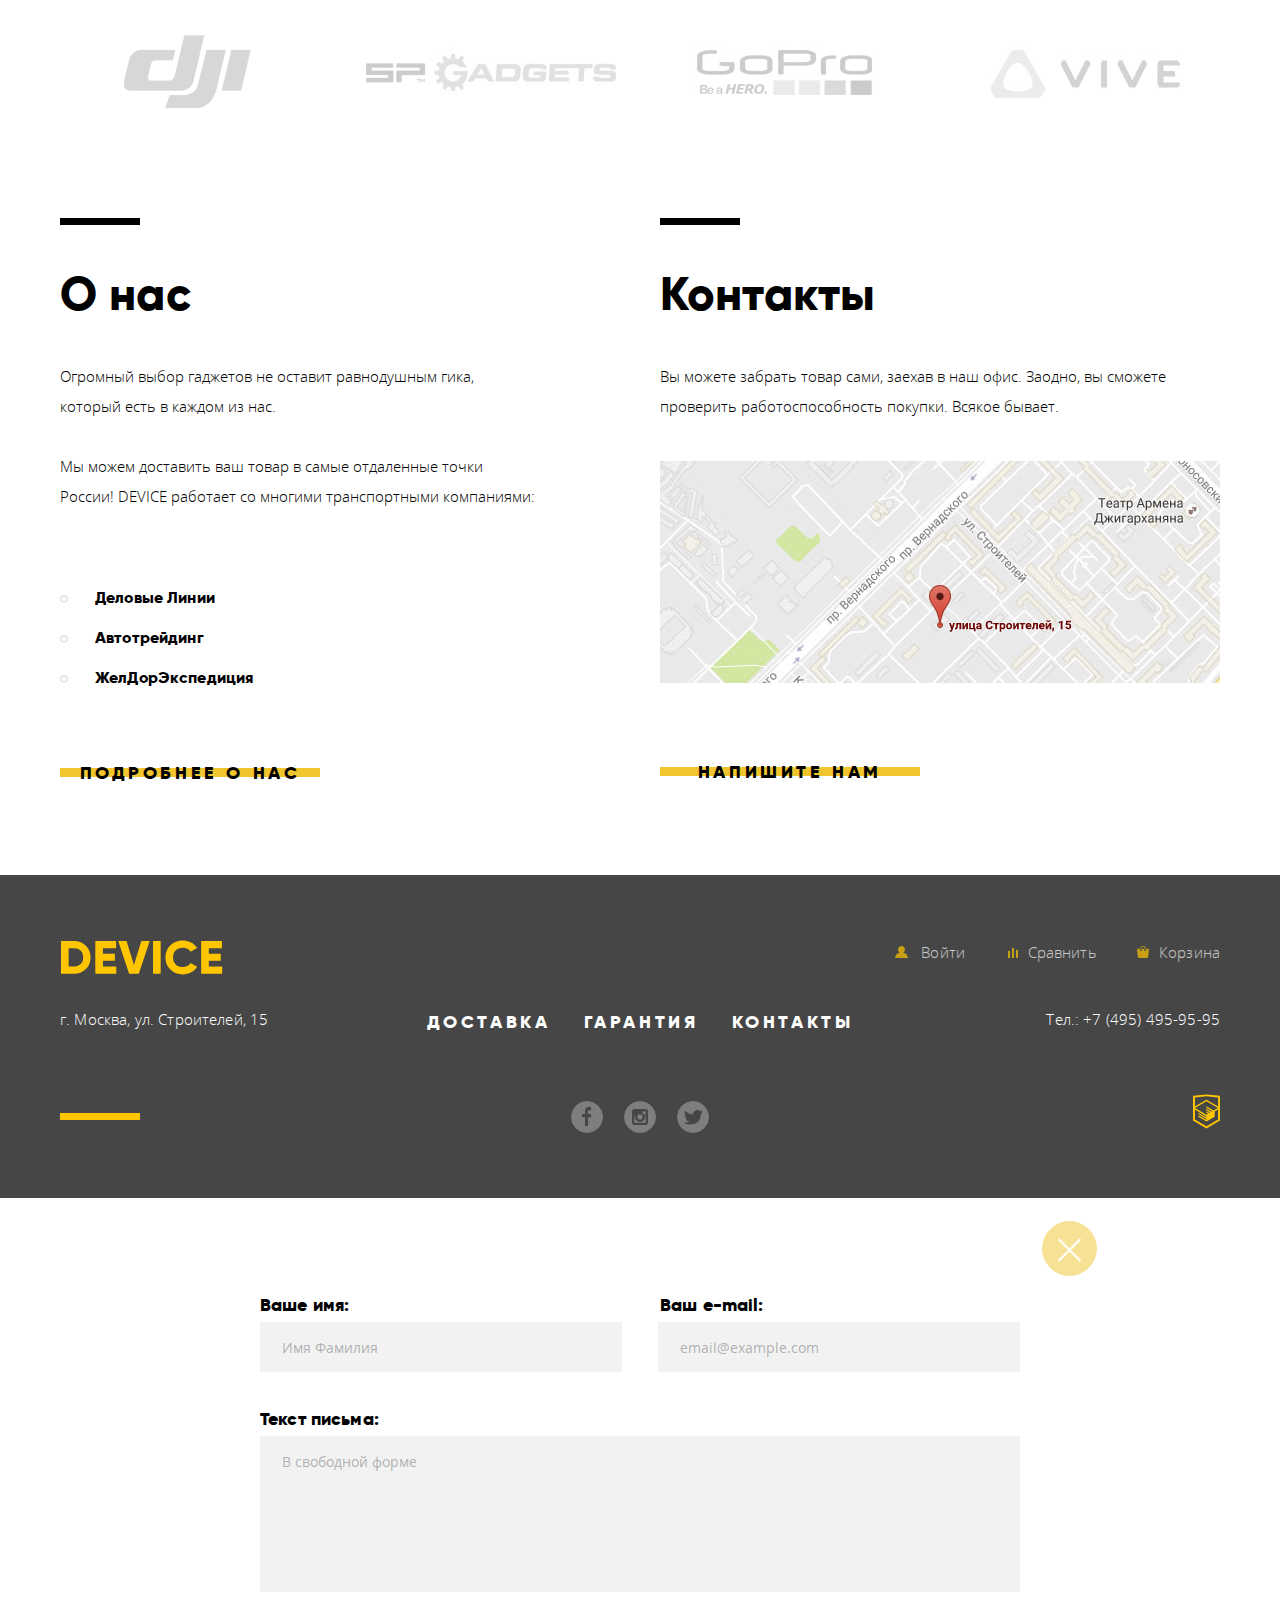
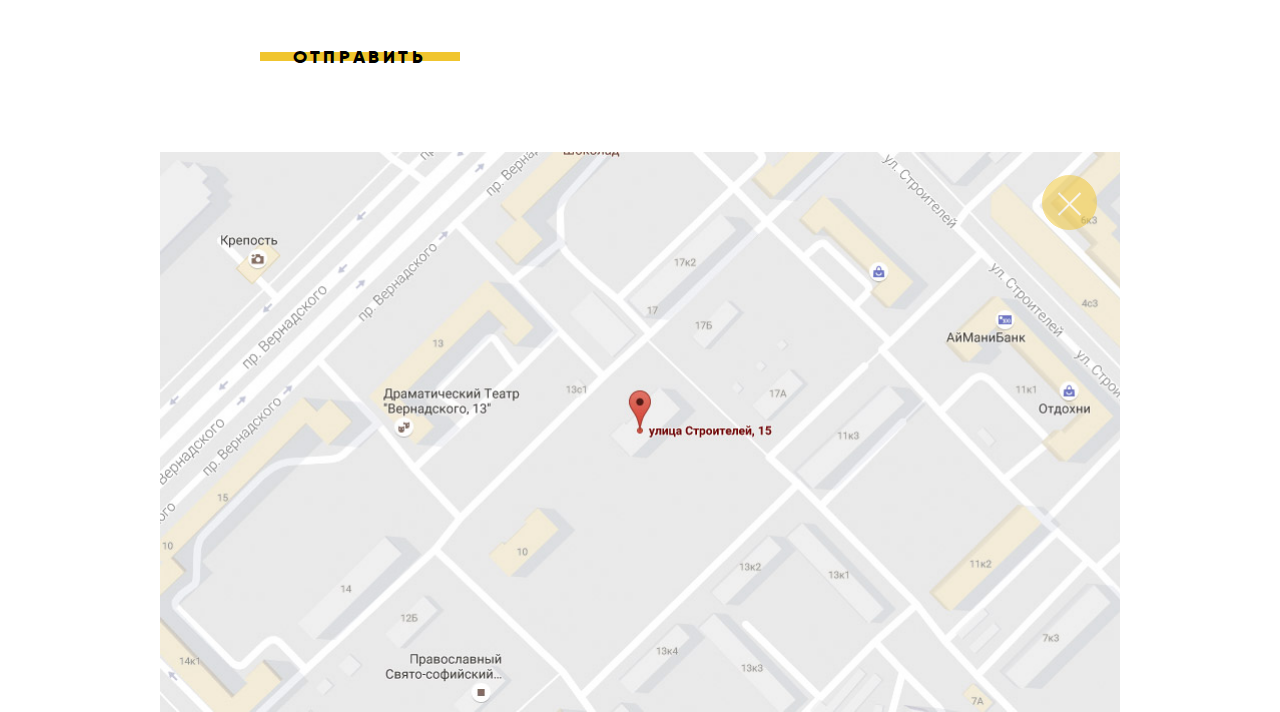
==== commit c6205d52: "2nd slider upd" ====
--- a/index.html
+++ b/index.html
@@ -81,7 +81,7 @@
         <section class="popular">
           <h2 class="visually-hidden">Популярные товары</h2>
           <input class="controls__btn controls__btn_slide-1 visually-hidden" type="radio" id="controls__btn_slide-1" name="slider-controls" checked>
-          <input class="controls__btn controls__btn_slide-2 visually-hidden" type="radio" id="controls__btn_fitness-slide-2" name="slider-controls">
+          <input class="controls__btn controls__btn_slide-2 visually-hidden" type="radio" id="controls__btn_slide-2" name="slider-controls">
           <input class="controls__btn controls__btn_slide-3 visually-hidden" type="radio" id="controls__btn_slide-3" name="slider-controls">
           <ul class="controls">
             <li class="controls__item">
@@ -90,7 +90,7 @@
               </label>
             </li>
             <li class="controls__item">
-              <label class="controls__label controls__label_slide-2" for="controls__btn_fitness-slide-2">
+              <label class="controls__label controls__label_slide-2" for="controls__btn_slide-2">
                 <span class="visually-hidden">Фитнес-браслет</span>
               </label>
             </li>
@@ -194,9 +194,9 @@
 
       <section class="services">
         <div class="container">
-          <div class="services-wrapper">
+          <div class="services-wrapper" id="services">
             <h2 class="visually-hidden">Услуги</h2>
-            <ul class="services-control" id="services-btn">
+            <ul class="services-control">
               <li class="services-control__item services-control__item_decor-line">
                 <button class="services-control__btn services-control__btn_current" type="button">Доставка</button>
               </li>
@@ -208,15 +208,15 @@
               </li>
             </ul>
             <ul class="services-slider">
-              <li class="services-slider__slide services-slider__slide_first">
+              <li class="services-slider__slide services-slider__slide_current">
                 <h3 class="services-slider__title">Доставка</h3>
                 <p class="services-slider__text">Мы с удовольствием доставим ваш товар прямо к вашему подъезду совершенно бесплатно! Ведь мы неплохо заработаем, поднимая его на ваш этаж.</p>
               </li>
-              <li class="services-slider__slide services-slider__slide_second visually-hidden">
+              <li class="services-slider__slide">
                 <h3 class="services-slider__title">Гарантия</h3>
                 <p class="services-slider__text">Если из-за возгорания купленного у нас товара у вас сгорит дом — не переживайте, мы выдадим вам новый.<br> Товар, не дом, конечно же.</p>
               </li>
-              <li class="services-slider__slide services-slider__slide_third  visually-hidden">
+              <li class="services-slider__slide">
                 <h3 class="services-slider__title">Кредит</h3>
                 <p class="services-slider__text">Залезть в долговую яму стало проще! Кредитные консультанты подберут для вас наиболее выгодные<br> условия кредита. Выгодные для нашего банка, разумеется.</p>
               </li>
--- a/css/style.css
+++ b/css/style.css
@@ -843,6 +843,18 @@
   margin: 0;
   padding: 0;
   list-style: none;
+}
+
+.services-slider__slide {
+  position: absolute;
+  z-index: -1;
+  opacity: 0;
+}
+
+.services-slider__slide_current {
+  position: relative;
+  z-index: 1;
+  opacity: 1;
 }
 
 .services-slider__slide_first::after {
@@ -1523,11 +1535,11 @@
   vertical-align: middle;
 }
 
-.breadcrumbs__link:hover {
+.breadcrumbs__link:not(.breadcrumbs__link_current):hover {
   color: rgba(0, 0, 0, 0.6);
 }
 
-.breadcrumbs__link:active {
+.breadcrumbs__link:not(.breadcrumbs__link_current):active {
   color: rgba(0, 0, 0, 0.1);
 }
 
@@ -1725,6 +1737,11 @@
 .filter__label_checkbox:active::before,
 .filter__label_radio:active::before {
   opacity: 1;
+}
+
+.filter__checkbox:disabled ~ .filter__label_checkbox,
+.filter__radio:disabled ~ .filter__label_radio {
+  opacity: 0.25;
 }
 
 .filter__btn {
@@ -2114,6 +2131,14 @@
   color: rgba(0, 0, 0, 1)
 }
 
+.pagination__item_number .pagination__link:hover {
+  color: rgba(0, 0, 0, 0.6);
+}
+
+.pagination__item_number .pagination__link:active {
+  color: rgba(0, 0, 0, 1);
+}
+
 .pagination__item_prev:active .pagination__link_prev,
 .pagination__item_next:active .pagination__link_next {
   color: rgba(0, 0, 0, 0.3);
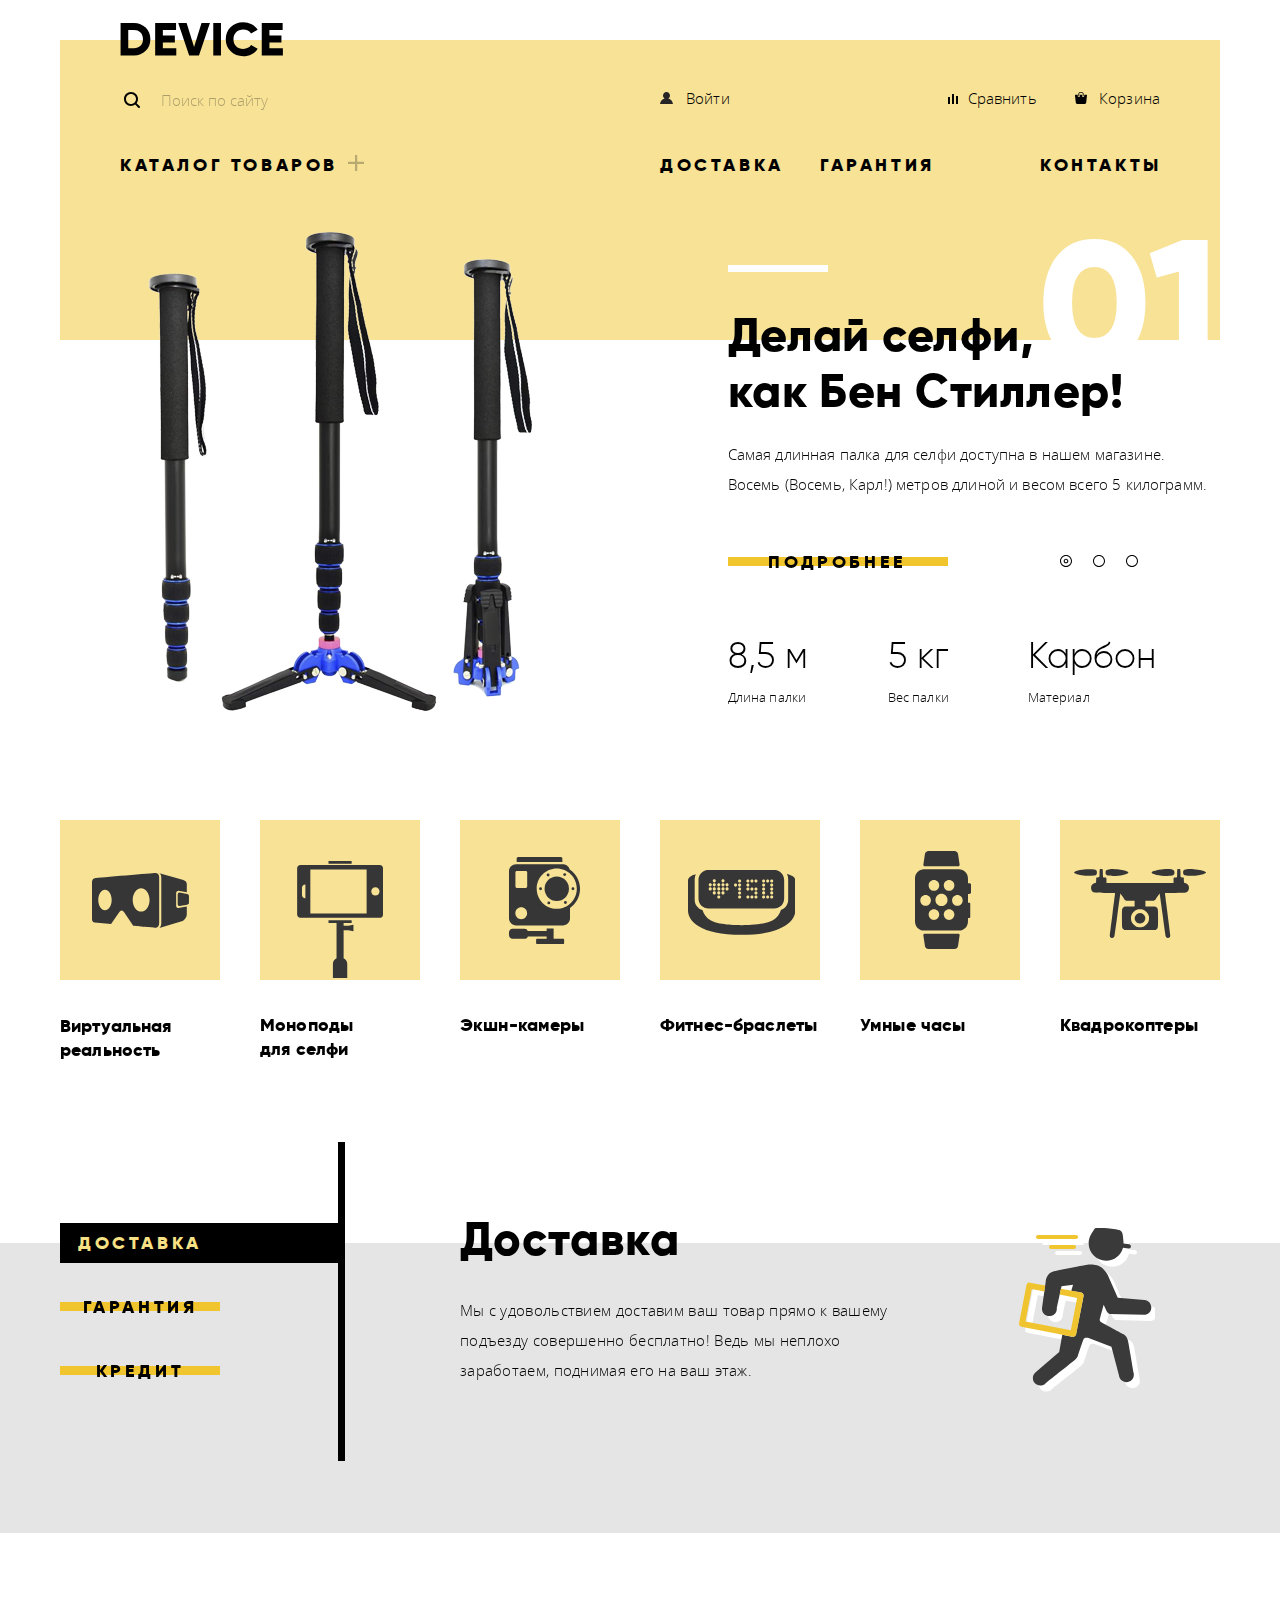
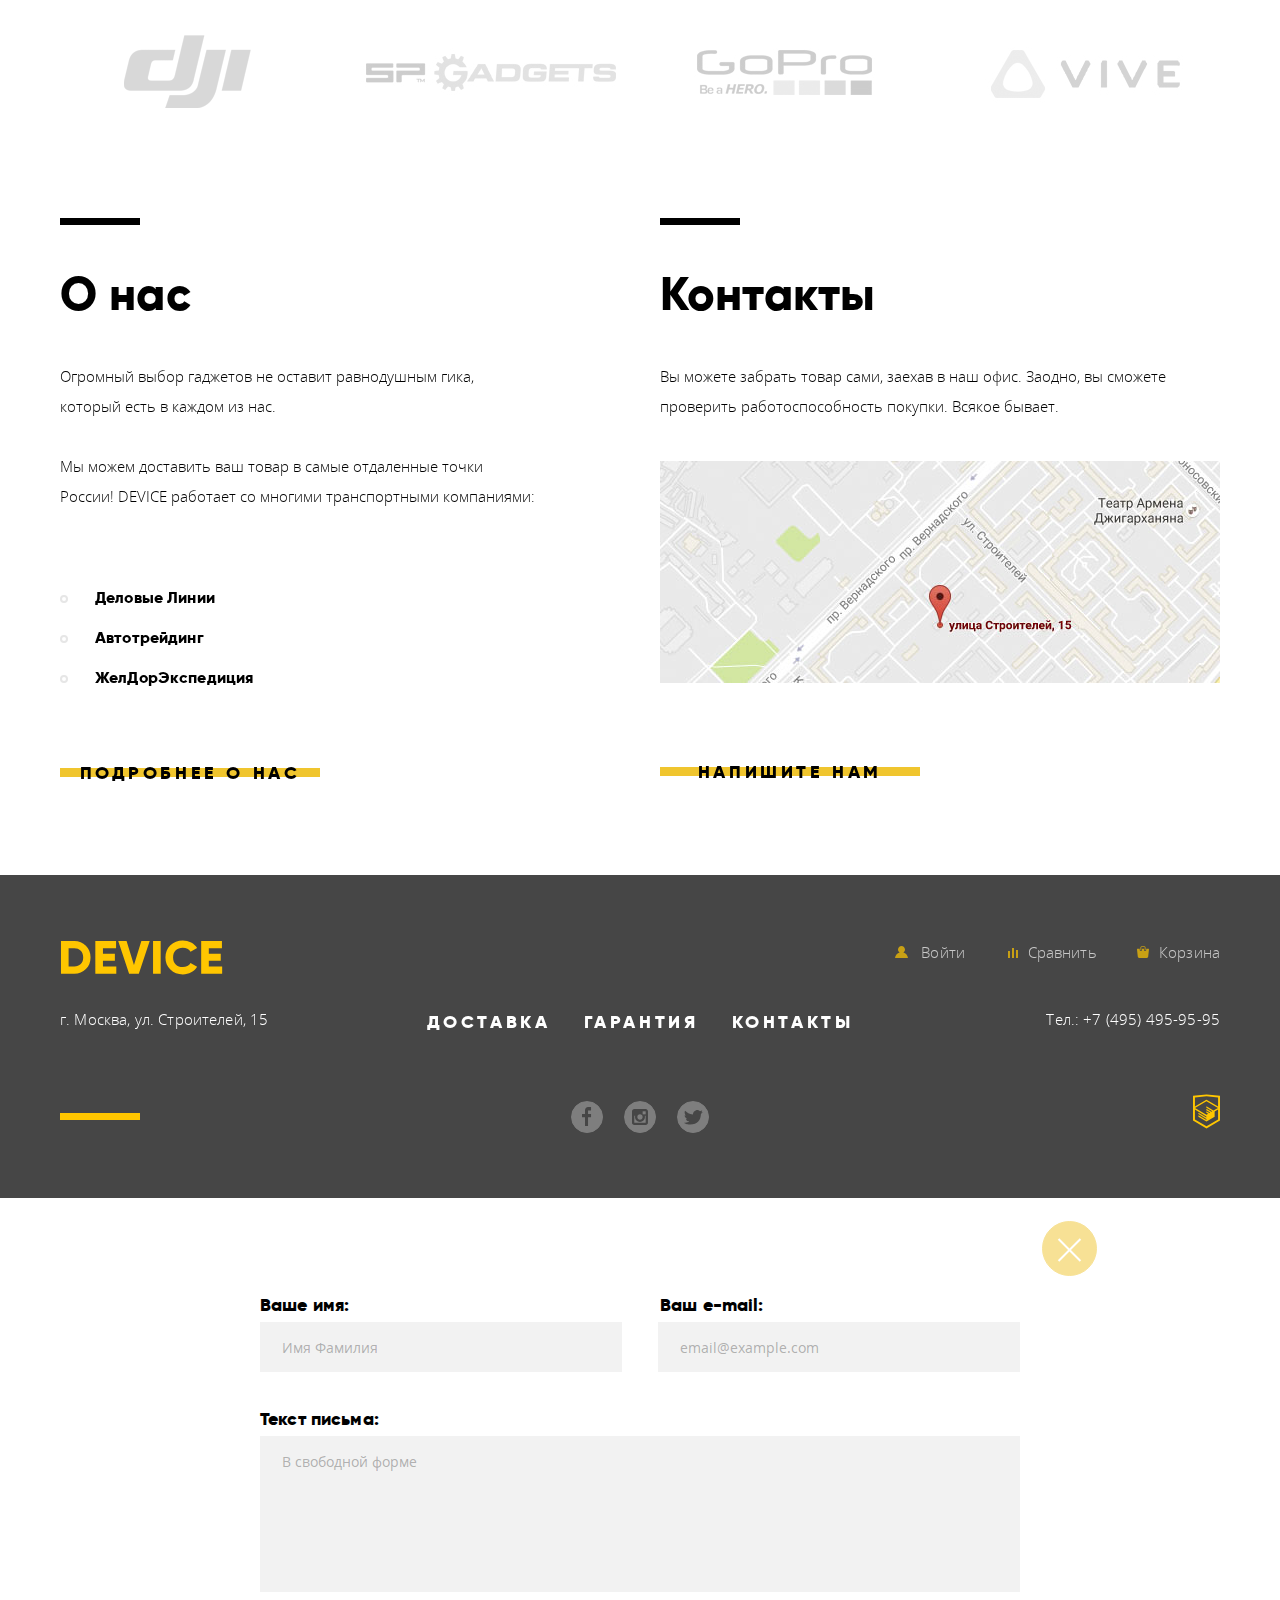
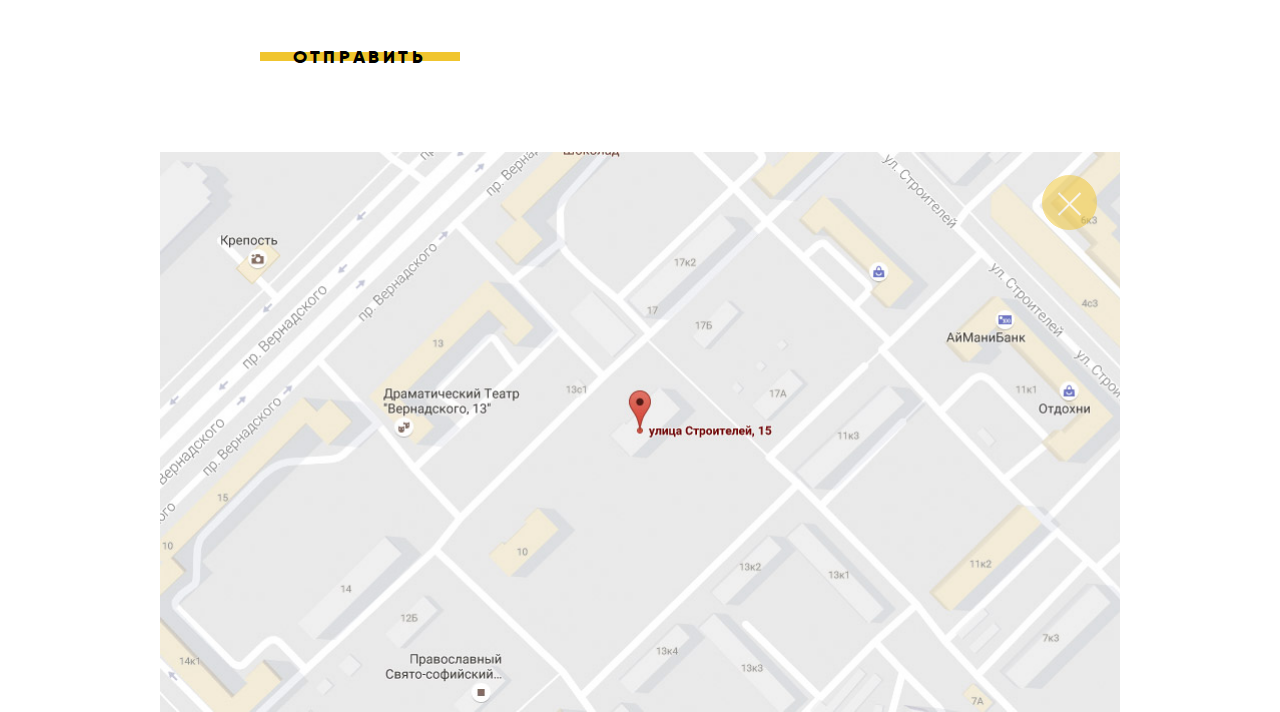
==== commit 64fee65f: "Upd "current" elements" ====
--- a/index.html
+++ b/index.html
@@ -208,15 +208,15 @@
               </li>
             </ul>
             <ul class="services-slider">
-              <li class="services-slider__slide services-slider__slide_current">
+              <li class="services-slider__slide services-slider__slide_first services-slider__slide_current">
                 <h3 class="services-slider__title">Доставка</h3>
                 <p class="services-slider__text">Мы с удовольствием доставим ваш товар прямо к вашему подъезду совершенно бесплатно! Ведь мы неплохо заработаем, поднимая его на ваш этаж.</p>
               </li>
-              <li class="services-slider__slide">
+              <li class="services-slider__slide services-slider__slide_second">
                 <h3 class="services-slider__title">Гарантия</h3>
                 <p class="services-slider__text">Если из-за возгорания купленного у нас товара у вас сгорит дом — не переживайте, мы выдадим вам новый.<br> Товар, не дом, конечно же.</p>
               </li>
-              <li class="services-slider__slide">
+              <li class="services-slider__slide services-slider__slide_third">
                 <h3 class="services-slider__title">Кредит</h3>
                 <p class="services-slider__text">Залезть в долговую яму стало проще! Кредитные консультанты подберут для вас наиболее выгодные<br> условия кредита. Выгодные для нашего банка, разумеется.</p>
               </li>
@@ -263,10 +263,10 @@
           <section class="contact">
             <h2 class="contact__title">Контакты</h2>
             <p class="contact__text">Вы можете забрать товар сами, заехав в наш офис. Заодно, вы сможете проверить работоспособность покупки. Всякое бывает.</p>
-            <a class="contact__link_map" href="#" aria-label="Интерактивная карта">
+            <a class="contact__link_map" href="map.html" aria-label="Интерактивная карта">
               <img class="contact__img" src="img/map.jpg" width="560" height="222" alt="Офис по адресу улица Строителей, 15">
             </a>
-            <a class="contact__link" href="#">Напишите нам</a>
+            <a class="contact__link" href="writeus.html">Напишите нам</a>
           </section>
         </div>
       </div>
--- a/css/style.css
+++ b/css/style.css
@@ -81,11 +81,12 @@
   left: 60px;
 }
 
-.logo__img_catalog:hover {
+.logo_catalog:hover,
+.logo_catalog:focus {
   opacity: 0.6;
 }
 
-.logo__img_catalog:active {
+.logo_catalog:active {
   opacity: 0.3;
 }
 
@@ -207,6 +208,7 @@
   display: flex;
   justify-content: space-between;
   align-items: center;
+  flex-wrap: wrap;
   width: 500px;
   min-height: 45px;
   margin: 0;
@@ -294,6 +296,7 @@
 
 .nav__list {
   display: flex;
+  flex-wrap: wrap;
   width: 1040px;
   margin: 0;
   padding: 0;
@@ -377,11 +380,11 @@
   text-decoration: none;
 }
 
-.nav-catalog__link:hover {
+.nav-catalog__link[href]:hover {
   color: rgba(0, 0, 0, 0.6);
 }
 
-.nav-catalog__link:active {
+.nav-catalog__link[href]:active {
   color: rgba(0, 0, 0, 0.3);
 }
 
@@ -497,6 +500,7 @@
 }
 
 .popular-slider__content-left {
+  width: 650px;
   margin-right: 40px;
 }
 
@@ -636,6 +640,7 @@
 .catalog__list {
   display: flex;
   justify-content: space-between;
+  flex-wrap: wrap;
   margin: 0;
   padding: 0;
   list-style: none;
@@ -914,6 +919,7 @@
 .producers__list {
   display: flex;
   justify-content: space-between;
+  flex-wrap: wrap;
   margin: 0;
   padding: 0;
   list-style: none;
@@ -1430,6 +1436,16 @@
   color: #000000;
 }
 
+.write-us__input:invalid {
+  border: 2px solid transparent;
+  color: rgba(70, 70, 70, 0.4);
+  background-color: rgba(237, 181, 181, 0.5);
+}
+
+.write-us__input:invalid {
+
+}
+
 .write-us__textarea {
   width: 740px;
   height: 135px;
@@ -1655,6 +1671,11 @@
   transform: scale(1.1);
 }
 
+.range-controls__toggle:focus {
+  outline: 1px dotted #212121;
+  outline: 5px auto -webkit-focus-ring-color;
+}
+
 .range-controls__toggle_min {
   left: -6px;
 }
@@ -1737,6 +1758,12 @@
 .filter__label_checkbox:active::before,
 .filter__label_radio:active::before {
   opacity: 1;
+}
+
+.filter__checkbox:focus ~ .filter__label_checkbox::before,
+.filter__radio:focus ~ .filter__label_radio::before {
+  outline: 1px dotted #212121;
+  outline: 5px auto -webkit-focus-ring-color;
 }
 
 .filter__checkbox:disabled ~ .filter__label_checkbox,
@@ -1818,6 +1845,7 @@
   display: flex;
   justify-content: space-between;
   align-items: flex-start;
+  flex-wrap: wrap;
   margin: 0;
   padding: 0;
   list-style: none;
@@ -1870,11 +1898,17 @@
 }
 
 .sort__link:active,
-.sort__link_current,
-.sort__link_current::before,
 .sort__link_inc:active::before,
 .sort__link_dec:active::before {
   opacity: 1;
+}
+
+.sort__link_current,
+.sort__link_current::before,
+.sort__link_current:hover,
+.sort__link_current:hover::before {
+  opacity: 1;
+  cursor: default;
 }
 
 .catalog-shop__list {
@@ -1927,6 +1961,7 @@
 }
 
 .catalog-shop__img_hover {
+  width: 360px;
   height: 380px;
   margin-bottom: 32px;
   order: -1;
@@ -2100,6 +2135,7 @@
 .pagination__item_prev:hover,
 .pagination__item_next:hover {
   background-color: #d9d9d9;
+  cursor: pointer;
 }
 
 .pagination__list_number {
@@ -2145,4 +2181,9 @@
   background-color: #d9d9d9;
 }
 
-
+.pagination__item_number .pagination__link_current:hover {
+  color: rgba(0, 0, 0, 1);
+  cusrsor: default;
+}
+
+
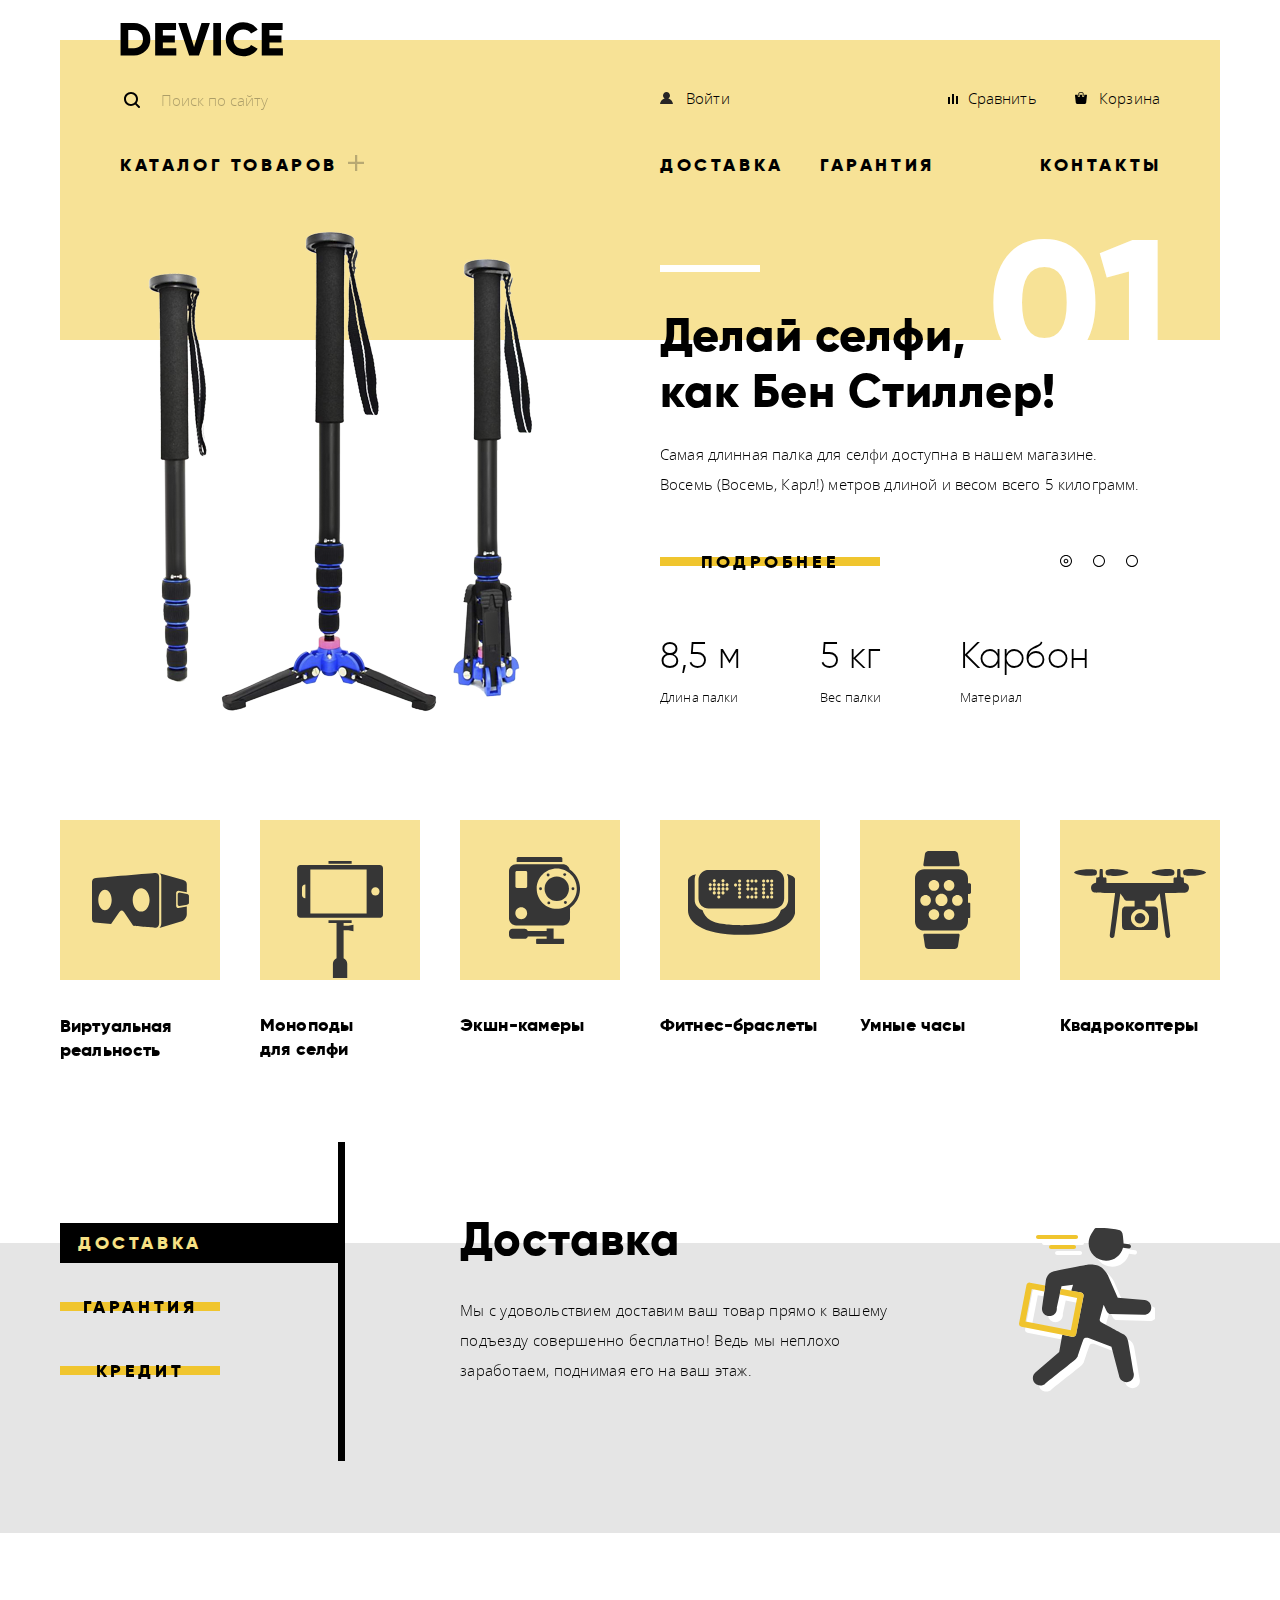
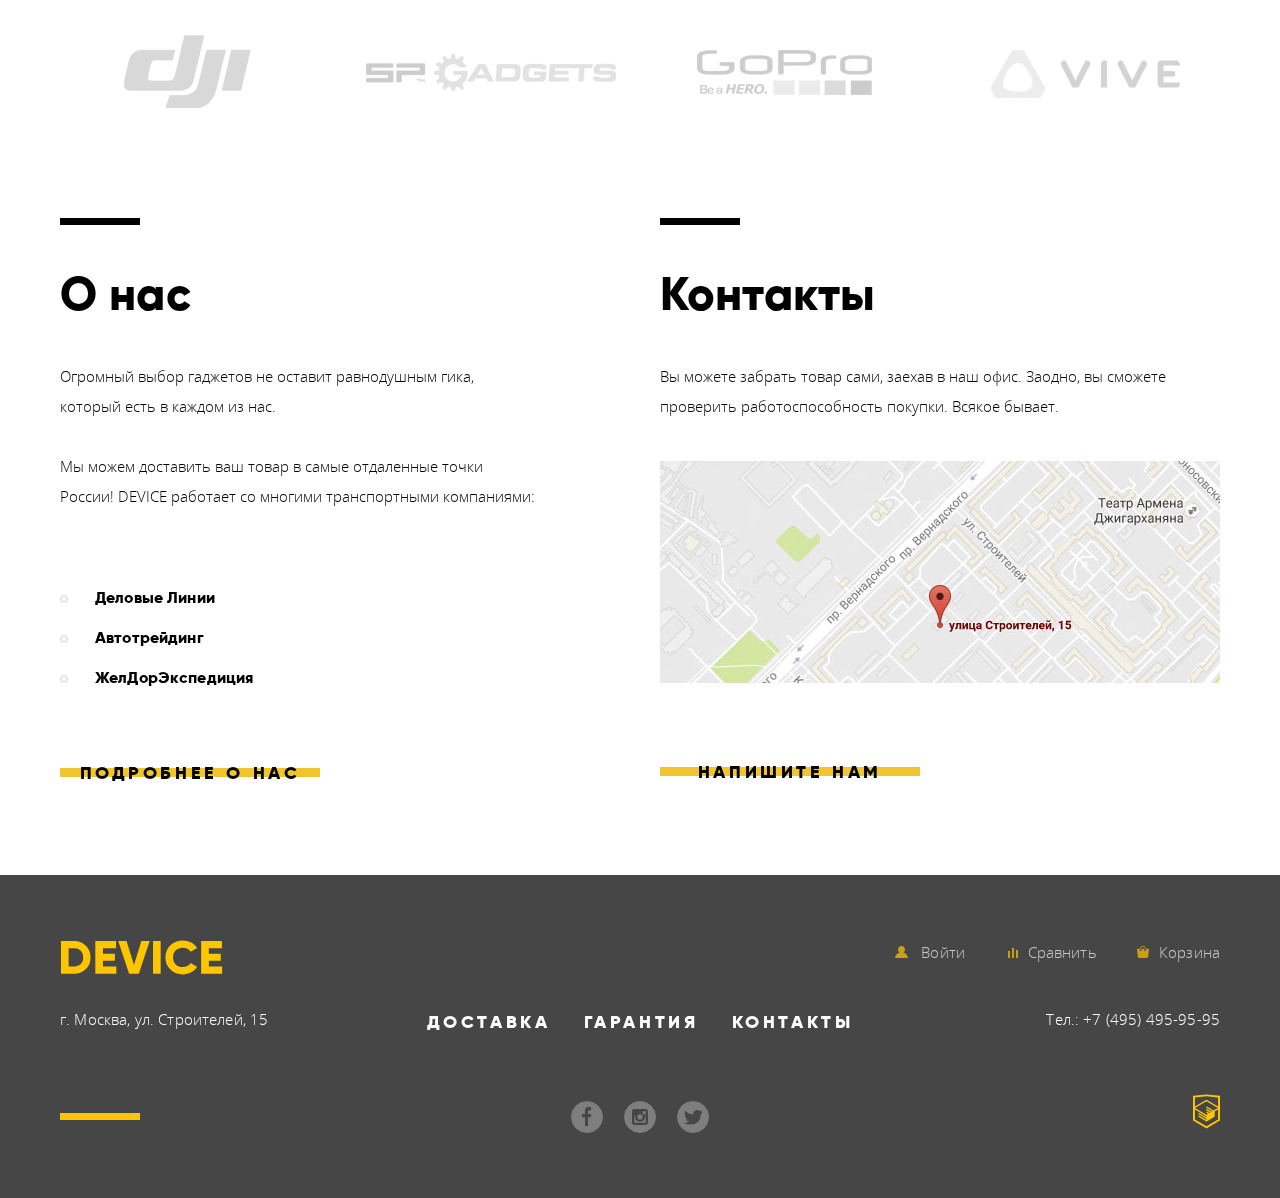
==== commit 4e9e9c74: "Upd 2nd slider, modal" ====
--- a/index.html
+++ b/index.html
@@ -198,25 +198,25 @@
             <h2 class="visually-hidden">Услуги</h2>
             <ul class="services-control">
               <li class="services-control__item services-control__item_decor-line">
-                <button class="services-control__btn services-control__btn_current" type="button">Доставка</button>
+                <button class="services-control__btn services-control__btn_delivery services-control__btn_current" type="button">Доставка</button>
               </li>
               <li class="services-control__item">
-                <button class="services-control__btn" type="button">Гарантия</button>
+                <button class="services-control__btn services-control__btn_guarantee" type="button">Гарантия</button>
               </li>
               <li class="services-control__item">
-                <button class="services-control__btn" type="button">Кредит</button>
+                <button class="services-control__btn services-control__btn_credit" type="button">Кредит</button>
               </li>
             </ul>
             <ul class="services-slider">
-              <li class="services-slider__slide services-slider__slide_first services-slider__slide_current">
+              <li class="services-slider__slide services-slider__slide_delivery services-slider__slide_current">
                 <h3 class="services-slider__title">Доставка</h3>
                 <p class="services-slider__text">Мы с удовольствием доставим ваш товар прямо к вашему подъезду совершенно бесплатно! Ведь мы неплохо заработаем, поднимая его на ваш этаж.</p>
               </li>
-              <li class="services-slider__slide services-slider__slide_second">
+              <li class="services-slider__slide services-slider__slide_guarantee">
                 <h3 class="services-slider__title">Гарантия</h3>
                 <p class="services-slider__text">Если из-за возгорания купленного у нас товара у вас сгорит дом — не переживайте, мы выдадим вам новый.<br> Товар, не дом, конечно же.</p>
               </li>
-              <li class="services-slider__slide services-slider__slide_third">
+              <li class="services-slider__slide services-slider__slide_credit">
                 <h3 class="services-slider__title">Кредит</h3>
                 <p class="services-slider__text">Залезть в долговую яму стало проще! Кредитные консультанты подберут для вас наиболее выгодные<br> условия кредита. Выгодные для нашего банка, разумеется.</p>
               </li>
@@ -355,7 +355,7 @@
         <button class="write-us__close" type="button">
           <span class="visually-hidden">Закрыть</span>
         </button>
-        <script>// Map script</script>
+        <iframe class="map-popup__iframe" src="https://www.google.com/maps/d/u/0/embed?mid=1jl5qU6aNz2EuU1I2fWLcp8tPlomuqNr_"></iframe>
       </section>
 
 
--- a/css/style.css
+++ b/css/style.css
@@ -500,7 +500,7 @@
 }
 
 .popular-slider__content-left {
-  width: 650px;
+  width: 560px;
   margin-right: 40px;
 }
 
@@ -862,7 +862,7 @@
   opacity: 1;
 }
 
-.services-slider__slide_first::after {
+.services-slider__slide_delivery::after {
   content: " ";
   position: absolute;
   top: 13px;
@@ -873,7 +873,7 @@
   background: url("../img/services-slider-1.svg");
 }
 
-.services-slider__slide_second::after {
+.services-slider__slide_guarantee::after {
   content: " ";
   position: absolute;
   top: -12px;
@@ -884,7 +884,7 @@
   background: url("../img/services-slider-2.svg");
 }
 
-.services-slider__slide_third::after {
+.services-slider__slide_credit::after {
   content: " ";
   position: absolute;
   top: -12px;
@@ -1326,14 +1326,20 @@
 }
 
 .write-us {
-  position: relative;
+  position: fixed;
+  left: 50%;
+  top: 50%;
+  -webkit-transform: translate(-50%,-50%);
+  transform: translate(-50%,-50%);
+  z-index: -1;
   width: 760px;
-  margin: 0 auto;
   padding-top: 95px;
   padding-right: 100px;
   padding-bottom: 75px;
   padding-left: 100px;
   background-color: #ffffff;
+  box-shadow: 0 10px 30px -10px rgba(0, 0, 0, 0.5);
+  opacity: 0;
 }
 
 .write-us__close {
@@ -1366,6 +1372,7 @@
   width: 31px;
   height: 2px;
   background: #ffffff center;
+  -webkit-transform: rotate(45deg);
   transform: rotate(45deg);
 }
 
@@ -1377,6 +1384,7 @@
   width: 31px;
   height: 2px;
   background: #ffffff center;
+  -webkit-transform: rotate(135deg);
   transform: rotate(135deg);
 }
 
@@ -1496,12 +1504,24 @@
 }
 
 .map-popup {
-  position: relative;
+  position: fixed;
+  left: 50%;
+  top: 50%;
+  -webkit-transform: translate(-50%,-50%);
+  transform: translate(-50%,-50%);
+  z-index: -1;
   width: 960px;
   min-height: 560px;
   margin: 0 auto;
   background: url(../img/map-big.jpg) no-repeat;
   background-size: cover;
+  box-shadow: 0 10px 30px -10px rgba(0, 0, 0, 0.5);
+  opacity: 0;
+}
+
+.map-popup__iframe {
+  width: 960px;
+  height: 560px;
 }
 
 .page-header-catalog {
@@ -1547,6 +1567,7 @@
   margin: 0 13px;
   border-top: 1px solid #000000;
   border-right: 1px solid #000000;
+  -webkit-transform: rotate(45deg);
   transform: rotate(45deg);
   vertical-align: middle;
 }
@@ -1668,6 +1689,7 @@
 }
 
 .range-controls__toggle:active {
+  -webkit-transform: scale(1.1);
   transform: scale(1.1);
 }
 
@@ -2186,4 +2208,3 @@
   cusrsor: default;
 }
 
-
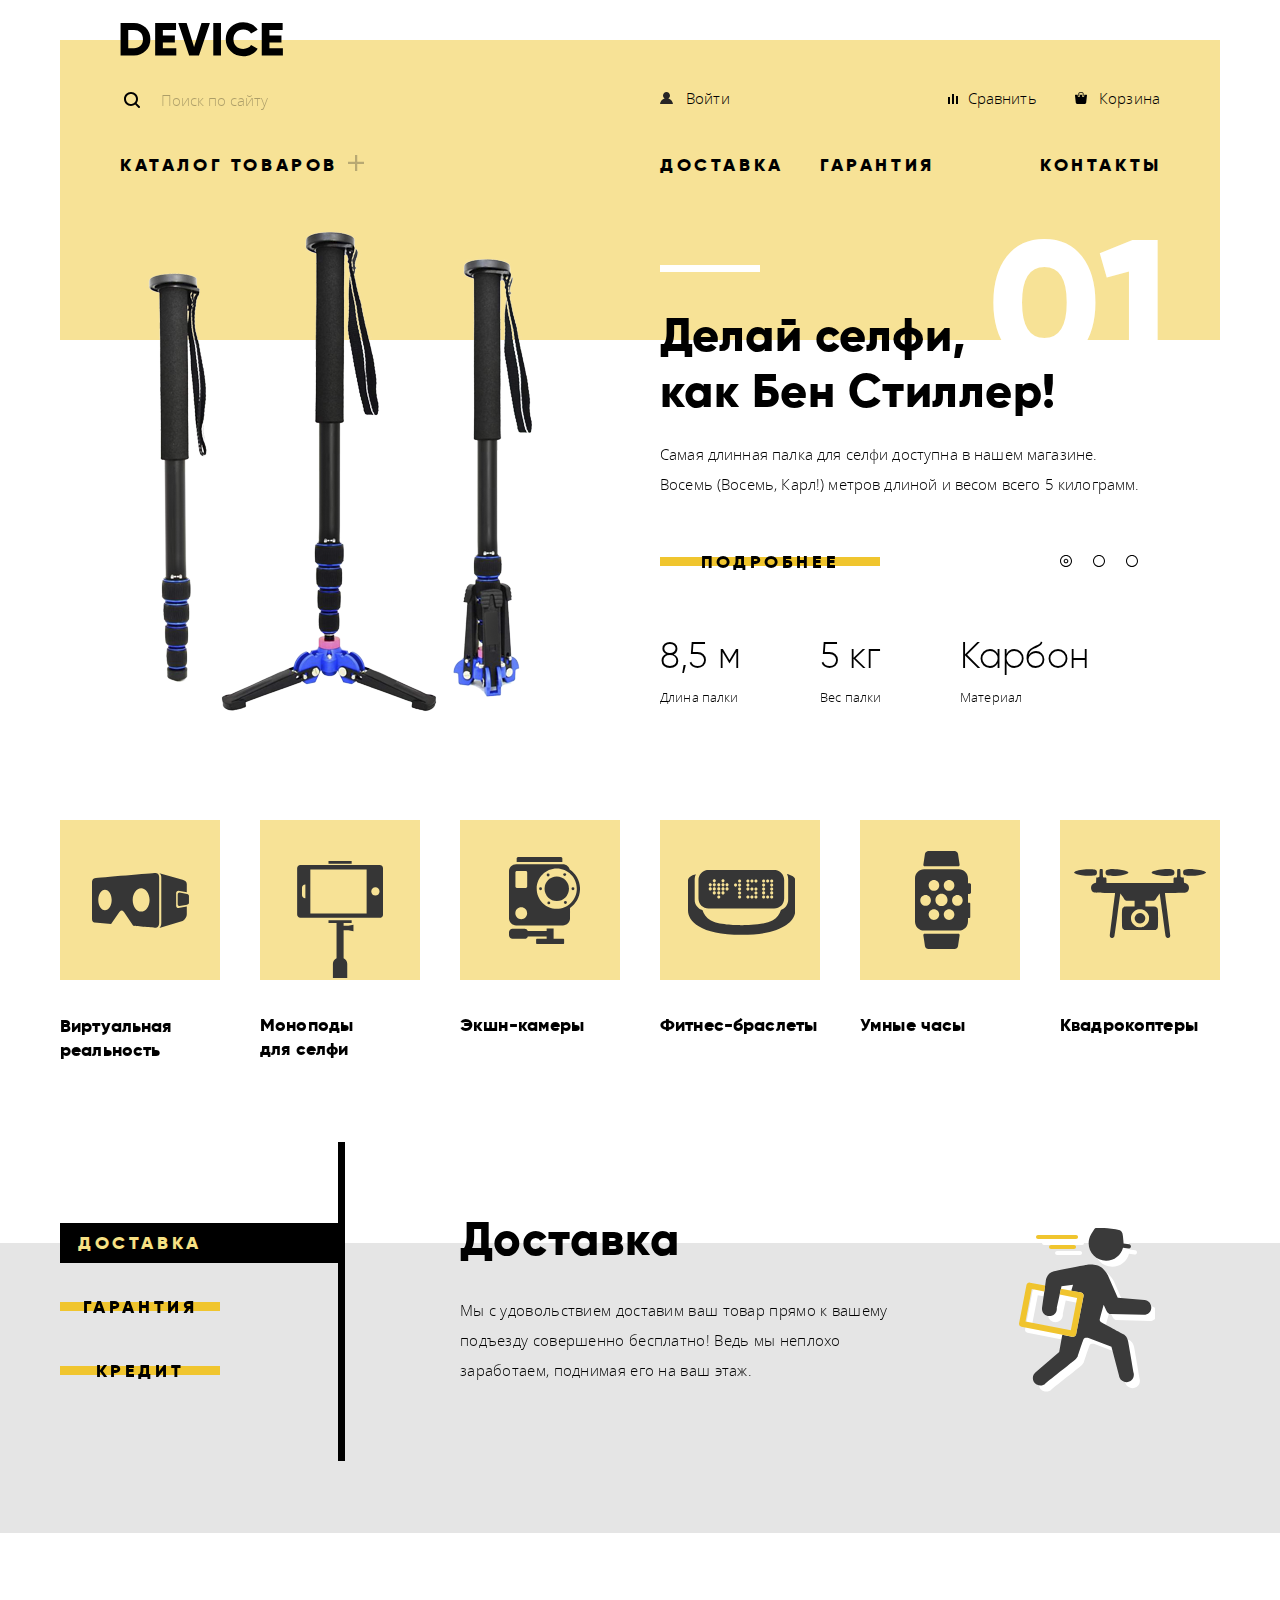
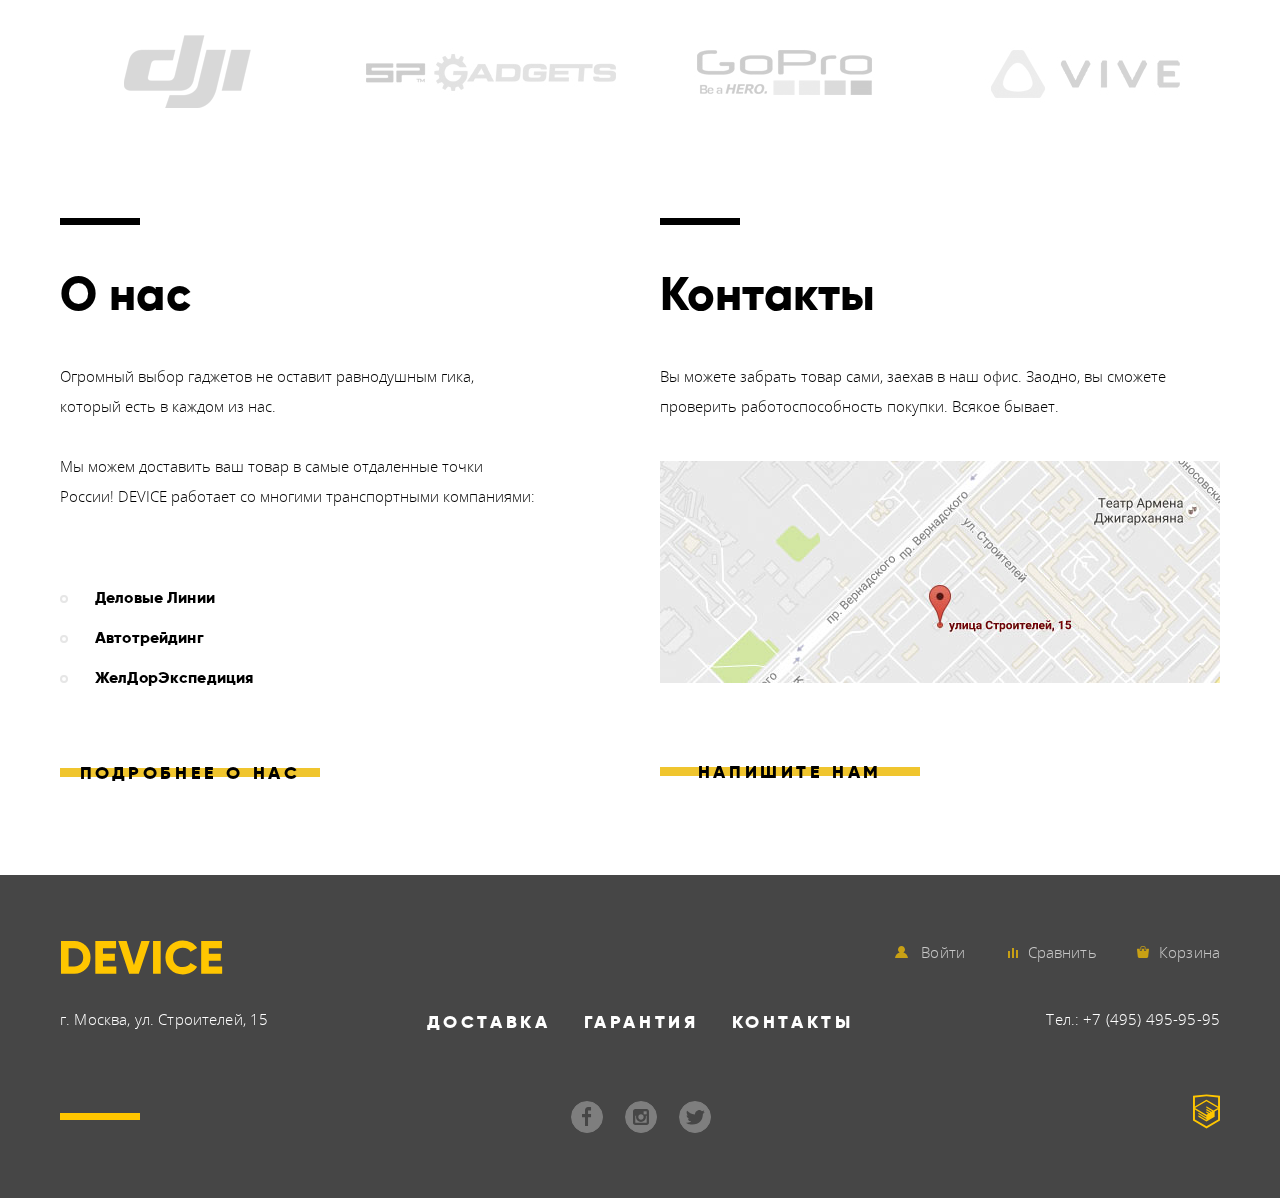
==== commit 7a241a39: "Fix catalog, social, pagination" ====
--- a/index.html
+++ b/index.html
@@ -20,7 +20,7 @@
             <label class="search-form__label" for="search-form__input_search">
               <span class="visually-hidden">Поиск по сайту</span>
             </label>
-            <button class="search-form__button visually-hidden" type="submit">Найти</button>
+            <button class="search-form__button visually-hidden" type="submit" name="search">Найти</button>
           </form>
           <ul class="user-menu">
             <li class="user-menu__item user-menu__item_login">
@@ -38,23 +38,17 @@
               <li class="nav__item nav__item_catalog">
                 <a class="nav__link nav__link_catalog" href="#" >Каталог товаров</a>
                 <ul class="nav-catalog">
-                  <li class="nav-catalog__item nav-catalog__item-left">
+                  <li class="nav-catalog__item">
                     <a class="nav-catalog__link" href="#">Виртуальная реальность</a>
+                    <a class="nav-catalog__link" href="catalog.html">Моноподы для селфи</a>
+                    <a class="nav-catalog__link" href="#">Экшн-камеры</a>
                   </li>
-                  <li class="nav-catalog__item nav-catalog__item-center">
+                  <li class="nav-catalog__item">
                     <a class="nav-catalog__link" href="#">Фитнес-браслеты</a>
-                  </li>
-                  <li class="nav-catalog__item nav-catalog__item-right">
-                    <a class="nav-catalog__link" href="#">Квадрокоптеры</a>
-                  </li>
-                  <li class="nav-catalog__item nav-catalog__item-left">
-                    <a class="nav-catalog__link" href="catalog.html">Моноподы для селфи</a>
-                  </li>
-                  <li class="nav-catalog__item nav-catalog__item-center">
                     <a class="nav-catalog__link" href="#">Умные часы</a>
                   </li>
-                  <li class="nav-catalog__item nav-catalog__item-left">
-                    <a class="nav-catalog__link" href="#">Экшн-камеры</a>
+                  <li class="nav-catalog__item nav-catalog__item_end">
+                    <a class="nav-catalog__link" href="#">Квадрокоптеры</a>
                   </li>
                 </ul>
               </li>
@@ -163,9 +157,7 @@
             </li>
           </ul>
         </section>
-      </div>
-
-      <div class="container">
+
         <section class="catalog">
           <h2 class="visually-hidden">Каталог</h2>
           <ul class="catalog__list">
@@ -244,9 +236,9 @@
             </li>
           </ul>
         </section>
-      </div>
-
-      <div class="container">
+
+
+
         <div class="info">
           <section class="about-us">
             <h2 class="about-us__title">О нас</h2>
@@ -292,7 +284,7 @@
           </ul>
         </div>
         <div class="footer-nav-wrapper">
-          <p class="footer__adress">г. Москва, ул. Строителей, 15</p>
+          <p class="footer-adress">г. Москва, ул. Строителей, 15</p>
           <ul class="footer-nav">
             <li class="footer-nav__item">
               <a class="footer-nav__link" href="#">Доставка</a>
@@ -304,7 +296,7 @@
               <a class="footer-nav__link" href="#">Контакты</a>
             </li>
           </ul>
-          <a class="footer__phone" href="tel:+74954959595">Тел.: +7 (495) 495-95-95</a>
+          <a class="footer-phone" href="tel:+74954959595">Тел.: +7 (495) 495-95-95</a>
         </div>
         <div class="social-wrapper">
           <ul class="social">
@@ -334,7 +326,7 @@
 
       <section class="write-us">
         <h2 class="visually-hidden">Напишите нам</h2>
-        <button class="write-us__close" type="button">
+        <button class="btn-close" type="button">
           <span class="visually-hidden">Закрыть</span>
         </button>
         <form class="write-us__form" action="https://echo.htmlacademy.ru/" method="post">
@@ -344,7 +336,7 @@
           <input class="write-us__input" type="email" id="write-us__input_email" name="email" placeholder="email@example.com">
           <label class="write-us__label" for="write-us__textarea_letter">Текст письма:</label>
           <textarea class="write-us__textarea write-us__input" id="write-us__textarea_letter" name="letter" placeholder="В свободной форме" cols="30" rows="10"></textarea>
-          <button class="write-us__btn" type="submit">Отправить</button>
+          <button class="write-us__btn" type="submit" name="send">Отправить</button>
         </form>
       </section>
 
@@ -352,7 +344,7 @@
 
       <section class="map-popup">
         <h2 class="visually-hidden">Карта</h2>
-        <button class="write-us__close" type="button">
+        <button class="btn-close" type="button">
           <span class="visually-hidden">Закрыть</span>
         </button>
         <iframe class="map-popup__iframe" src="https://www.google.com/maps/d/u/0/embed?mid=1jl5qU6aNz2EuU1I2fWLcp8tPlomuqNr_"></iframe>
--- a/css/style.css
+++ b/css/style.css
@@ -340,13 +340,13 @@
   left: 0;
   display: flex;
   flex-wrap: wrap;
-  width: 560px;
+  width: 700px;
   margin: 0;
   padding:0;
   padding-top: 17px;
-  padding-right: 540px;
+  padding-right: 440px;
   padding-bottom: 35px;
-  padding-left: 60px;
+  padding-left: 20px;
   list-style: none;
   background-color: #f7e296;
   opacity: 0;
@@ -359,19 +359,17 @@
   opacity: 1;
 }
 
-.nav-catalog__item-left {
-  width: 240px;
-}
-
-.nav-catalog__item-center {
+.nav-catalog__item {
   width: 200px;
-}
-
-.nav-catalog__item-right {
-  width: 120px;
+  margin-left: 40px;
+}
+
+.nav-catalog__item_end {
+  margin: 0;
 }
 
 .nav-catalog__link {
+  display: block;
   font-family: "Open Sans", "Arial", sans-serif;
   font-size: 15px;
   line-height: 36px;
@@ -639,15 +637,16 @@
 
 .catalog__list {
   display: flex;
-  justify-content: space-between;
   flex-wrap: wrap;
   margin: 0;
   padding: 0;
+  margin-left: -40px;
   list-style: none;
 }
 
 .catalog__item {
   width: 160px;
+  margin-left: 40px;
 }
 
 .catalog__link {
@@ -1094,8 +1093,13 @@
   color: rgba(0, 0, 0, 0.3);
 }
 
+.contact__link_map {
+  display: block;
+  margin-bottom: 69px;
+}
+
 .contact__img {
-  margin-bottom: 60px;
+  display: block;
 }
 
 .page-footer {
@@ -1192,7 +1196,7 @@
   margin-bottom: 55px;
 }
 
-.footer__adress {
+.footer-adress {
   width: 260px;
   margin: 0;
   color: #ffffff;
@@ -1231,7 +1235,7 @@
   color: rgba(255, 255, 255, 0.3);
 }
 
-.footer__phone {
+.footer-phone {
   width: 260px;
   margin: 0;
   color: #ffffff;
@@ -1263,7 +1267,7 @@
 }
 
 .social__item {
-  margin: 0 auto;
+  margin: 0 11px;
 }
 
 .social__link::before {
@@ -1342,7 +1346,7 @@
   opacity: 0;
 }
 
-.write-us__close {
+.btn-close {
   position: absolute;
   z-index: 25;
   top: 23px;
@@ -1356,15 +1360,15 @@
   cursor: pointer;
 }
 
-.write-us__close:hover {
+.btn-close:hover {
   opacity: 1;
 }
 
-.write-us__close:active {
+.btn-close:active {
   opacity: 0.3;
 }
 
-.write-us__close::before {
+.btn-close::before {
   content: " ";
   position: absolute;
   right: 11px;
@@ -1376,7 +1380,7 @@
   transform: rotate(45deg);
 }
 
-.write-us__close::after {
+.btn-close::after {
   content: " ";
   position: absolute;
   right: 11px;
@@ -1511,7 +1515,7 @@
   transform: translate(-50%,-50%);
   z-index: -1;
   width: 960px;
-  min-height: 560px;
+  height: 560px;
   margin: 0 auto;
   background: url(../img/map-big.jpg) no-repeat;
   background-size: cover;
@@ -1522,7 +1526,9 @@
 .map-popup__iframe {
   width: 960px;
   height: 560px;
-}
+  border: 0;
+}
+
 
 .page-header-catalog {
   margin-bottom: 40px;
@@ -1874,12 +1880,23 @@
 }
 
 .sort__list_item {
-  width: 290px;
-  margin-right: auto;
+  display: flex;
+  justify-content: flex-start;
+  flex-wrap: wrap;
+  width: 460px;
+}
+.sort__list_func {
+  margin-left: auto;
 }
 
 .sort__item {
   line-height: 0;
+}
+
+.sort__link_price,
+.sort__link_type,
+.sort__link_popular {
+  margin-right: 28px;
 }
 
 .sort__link {
@@ -2119,7 +2136,7 @@
   color: rgba(0, 0, 0, 0.2);
 }
 
-.pagination__list {
+.pagination {
   display: flex;
   justify-content: space-between;
   width: 760px;
@@ -2162,14 +2179,15 @@
 
 .pagination__list_number {
   display: flex;
-  justify-content: space-between;
-  width: 120px;
+  justify-content: center;
+  flex-wrap: wrap;
+  width: 360px;
   margin: 0;
   padding: 0;
 }
 
 .pagination__item_number {
-  margin: 0 auto;
+  margin: 0 14px;
 }
 
 .pagination__link {
